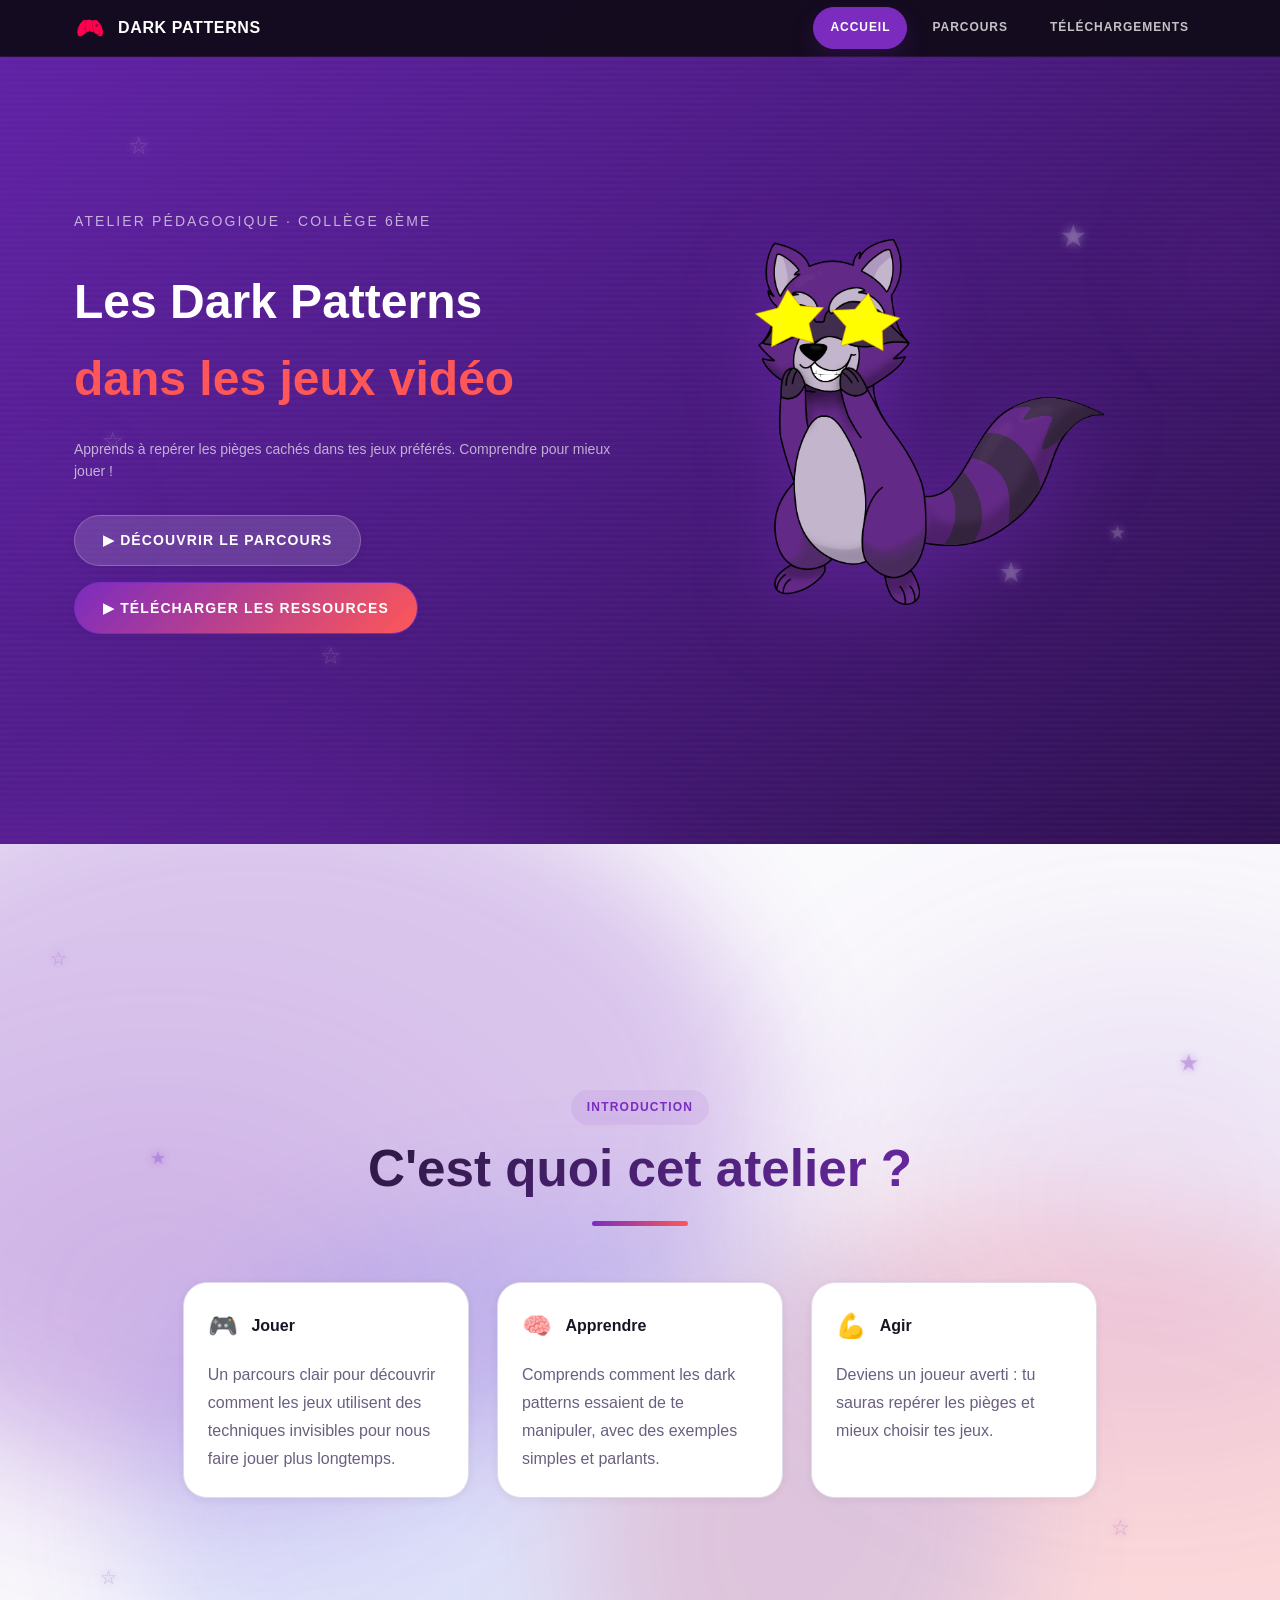
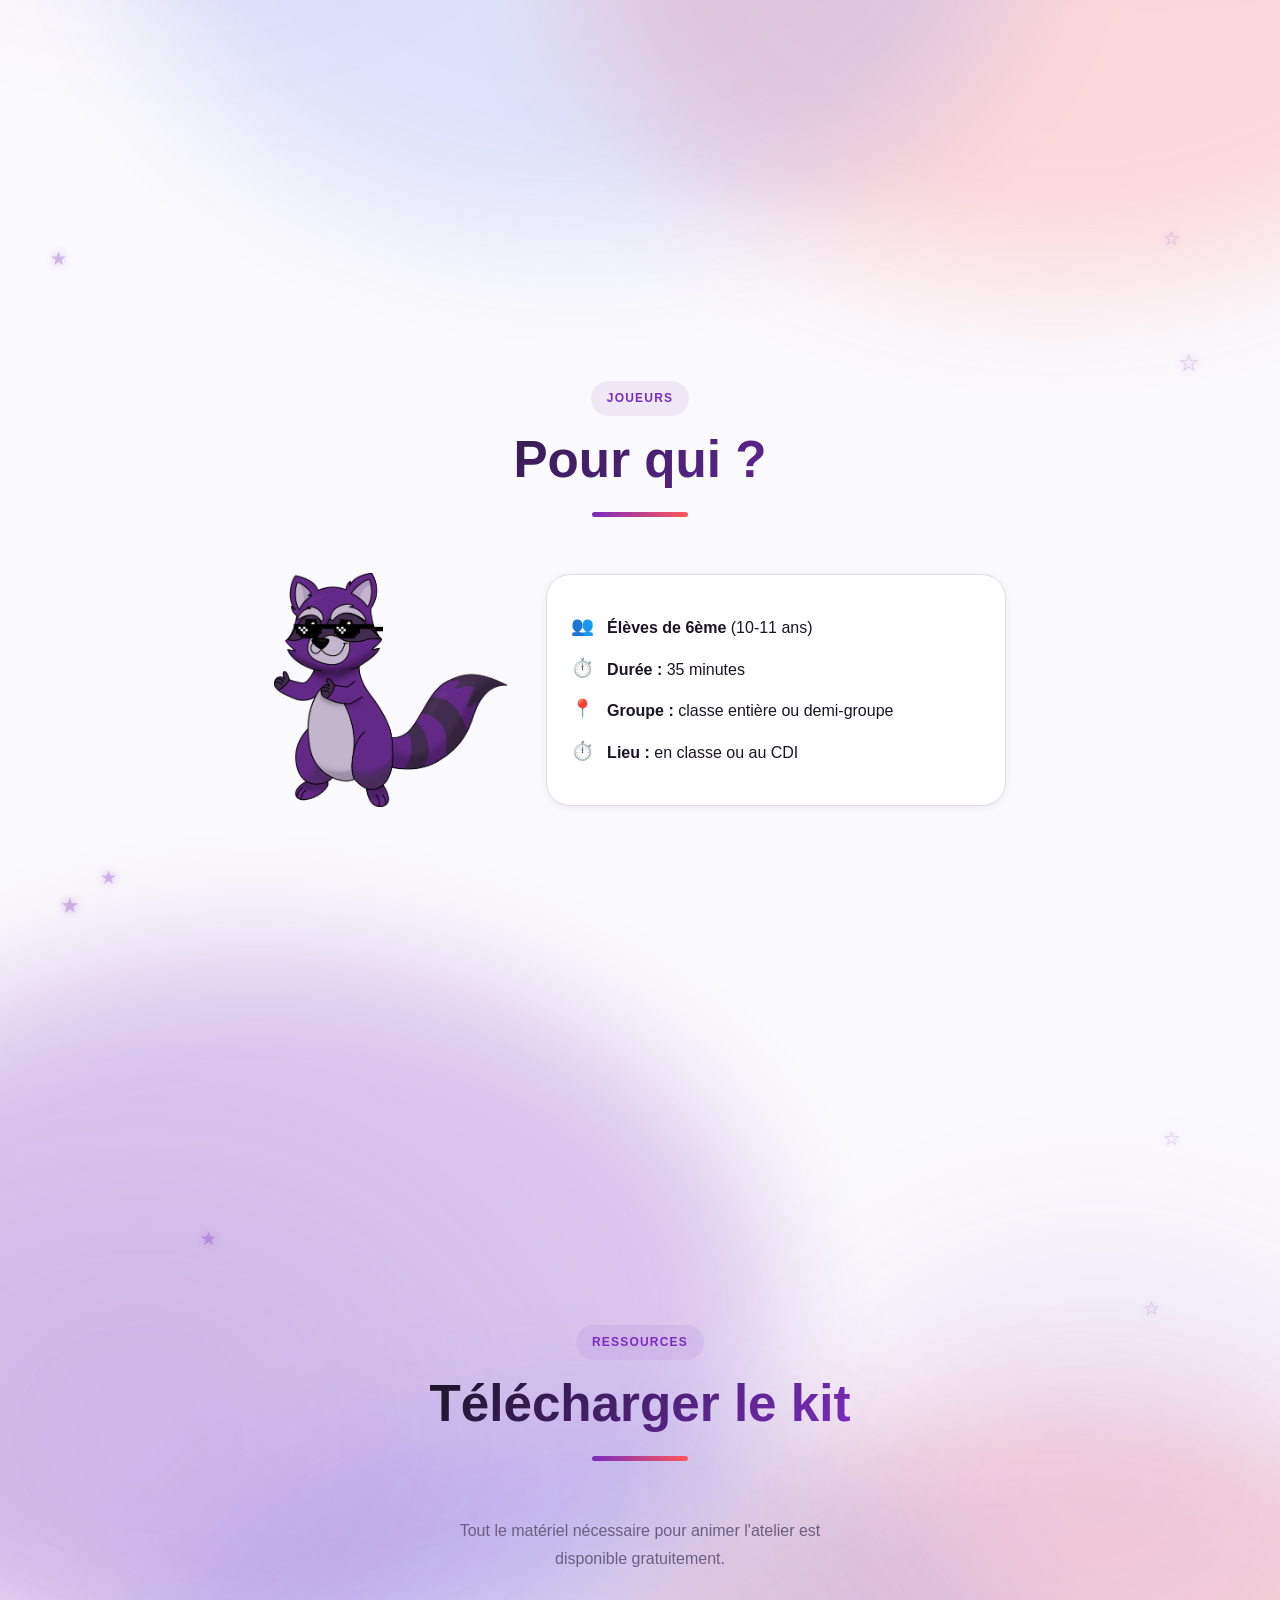
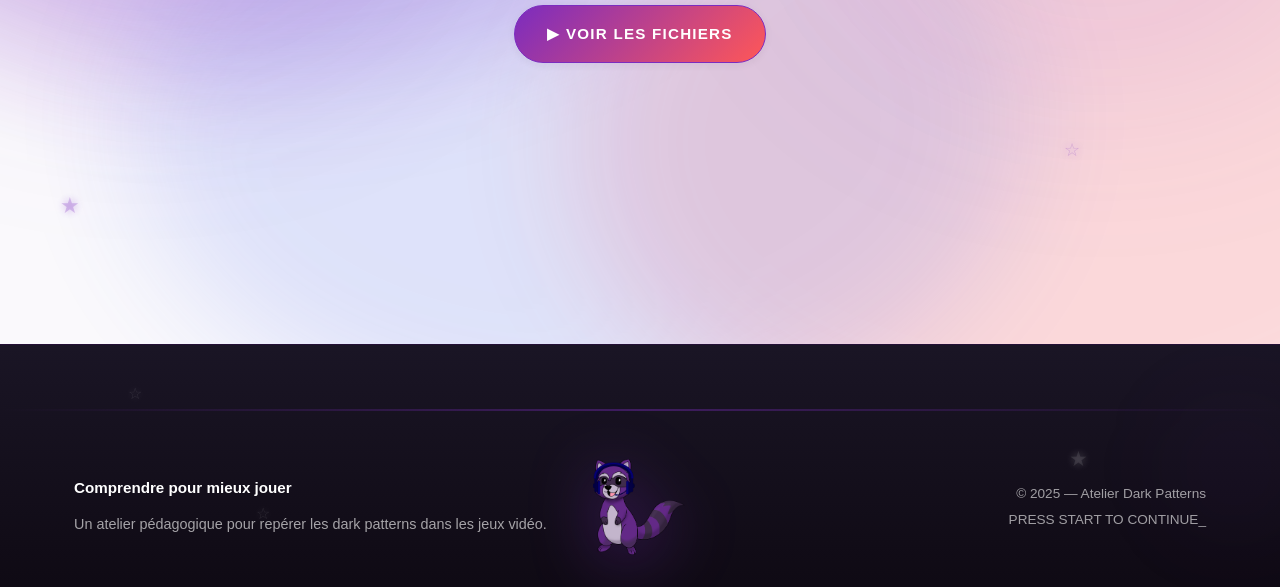
==== index.html @ 0ce69c27 "page home and css" ====
<!DOCTYPE html>
<html lang="fr">
<head>
    <meta charset="UTF-8">
    <meta name="viewport" content="width=device-width, initial-scale=1.0">
    <title>ERA - REgame Awake</title>
    <meta name="description" content="ERA - Atelier pédagogique sur les dark patterns et le jeu vidéo.">
    <link rel="stylesheet" href="style.css">
    <link rel="stylesheet" href="style-global.css">
    <link rel="icon" type="image/x-icon" href="img/logo/Logo_ERA.png">
    <script>
        document.addEventListener('DOMContentLoaded', function() {
            const burgerMenu = document.querySelector('.burger-menu');
            const navDesktop = document.querySelector('.nav-desktop');
            
            if (burgerMenu && navDesktop) {
                burgerMenu.addEventListener('click', function() {
                    navDesktop.classList.toggle('active');
                });
            }
        });
    </script>
</head>
<body>
    <header class="header">
        <div class="container header-inner">
            <a href="index.html" class="logo">
                <img src="img/logo/Logo_ERA.png" alt="Logo ERA">
                <span>Dark patterns</span>
            </a>
            <button class="burger-menu" aria-label="Menu">
                <span></span>
                <span></span>
                <span></span>
            </button>
            <nav class="nav-desktop">
                <a href="index.html" class="active">Accueil</a>
                <a href="parcours.html">Parcours</a>
                <a href="telechargement.html">Téléchargements</a>
            </nav>
        </div>
    </header>
    <main>
        <section class="hero">
            <div class="hero-decoration">
                <span class="deco-star deco-1">&#9734;</span>
                <span class="deco-star deco-2">&#9733;</span>
                <span class="deco-star deco-3">&#9734;</span>
                <span class="deco-star deco-4">&#9733;</span>
                <span class="deco-star deco-5">&#9734;</span>
                <span class="deco-star deco-6">&#9733;</span>
                <span class="deco-blur deco-7"></span>
                <span class="deco-blur deco-8"></span>
                <div class="desktop-only">
                    <span class="geo-shape geo-shape-1"></span>
                    <span class="geo-shape geo-shape-2"></span>
                    <span class="geo-shape geo-shape-3"></span>
                </div>
            </div>
            <div class="container hero-inner">
                <div class="hero-text">
                    <p class="hero-tag">Atelier pédagogique · Collège 6ème</p>
                    <h1>Les Dark Patterns<br><span class="pink">dans les jeux vidéo</span></h1>
                    <p class="animate-fade-in-up delay-200">Apprends à repérer les pièges cachés dans tes jeux préférés. Comprendre pour mieux jouer !</p>
                    <div class="hero-buttons">
                        <a href="parcours.html" class="btn btn-secondary">▶ Découvrir le parcours</a>
                        <a href="telechargement.html" class="btn btn-accent">▶ Télécharger les ressources</a>
                    </div>
                </div>
                <img src="img/mascotte/mascotte etoile.png" alt="Mascotte ERA" class="hero-mascot">
            </div>
        </section>

        <section class="section">
            <div class="section-bg">
                <span class="bg-star bg-star-1">&#9734;</span>
                <span class="bg-star bg-star-2">&#9733;</span>
                <span class="bg-star bg-star-3">&#9734;</span>
                <span class="bg-star bg-star-7">&#9733;</span>
                <span class="bg-star bg-star-8">&#9734;</span>
                <span class="bg-blur bg-blur-1"></span>
                <span class="bg-blur bg-blur-2"></span>
                <div class="desktop-only">
                    <span class="geo-shape geo-shape-1"></span>
                    <span class="geo-shape geo-shape-2"></span>
                    <span class="geo-shape geo-shape-3"></span>
                </div>
            </div>
            <div class="container">
                <div class="section-title">
                    <p class="tag animate-fade-in">Introduction</p>
                    <h2 class="animate-fade-in-up delay-100">C'est quoi cet atelier ?</h2>
                    <div class="divider animate-fade-in delay-200"></div>
                </div>
                <div class="grid">
                    <div class="card-gameboy">
                        <div class="card-top"><span class="card-header-icon">🎮</span><span class="card-title">Jouer</span></div>
                        <p class="card-desc">Un parcours clair pour découvrir comment les jeux utilisent des techniques invisibles pour nous faire jouer plus longtemps.</p>
                    </div>
                    <div class="card-gameboy">
                        <div class="card-top"><span class="card-header-icon">🧠</span><span class="card-title">Apprendre</span></div>
                        <p class="card-desc">Comprends comment les dark patterns essaient de te manipuler, avec des exemples simples et parlants.</p>
                    </div>
                    <div class="card-gameboy">
                        <div class="card-top"><span class="card-header-icon">💪</span><span class="card-title">Agir</span></div>
                        <p class="card-desc">Deviens un joueur averti : tu sauras repérer les pièges et mieux choisir tes jeux.</p>
                    </div>
                </div>
            </div>
        </section>

        <section class="section">
            <div class="section-bg">
                <span class="bg-star bg-star-1">&#9733;</span>
                <span class="bg-star bg-star-2">&#9734;</span>
                <span class="bg-star bg-star-3">&#9733;</span>
                <span class="bg-star bg-star-4">&#9734;</span>
                <span class="bg-star bg-star-5">&#9733;</span>
            </div>
            <div class="container">
                <div class="section-title">
                    <p class="tag animate-fade-in">Joueurs</p>
                    <h2 class="animate-fade-in-up delay-100">Pour qui ?</h2>
                    <div class="divider animate-fade-in delay-200"></div>
                </div>
                <div class="gap-row">
                    <img src="img/mascotte/mascotte lunette.png" alt="Mascotte ERA" width="240" height="240">
                    <div class="card card-body">
                        <ul class="info-list">
                            <li><span class="icon">👥</span><span><strong>Élèves de 6ème</strong> (10-11 ans)</span></li>
                            <li><span class="icon">⏱️</span><span><strong>Durée :</strong> 35 minutes</span></li>
                            <li><span class="icon">📍</span><span><strong>Groupe :</strong> classe entière ou demi-groupe</span></li>
                            <li><span class="icon">⏱️</span><span><strong>Lieu :</strong> en classe ou au CDI</span></li>
                        </ul>
                    </div>
                </div>
            </div>
        </section>

        <section class="section">
            <div class="section-bg">
                <span class="bg-star bg-star-4">&#9734;</span>
                <span class="bg-star bg-star-5">&#9733;</span>
                <span class="bg-star bg-star-6">&#9734;</span>
                <span class="bg-star bg-star-9">&#9733;</span>
                <span class="bg-star bg-star-10">&#9734;</span>
                <span class="bg-blur bg-blur-3"></span>
                <span class="bg-blur bg-blur-4"></span>
                <div class="desktop-only">
                    <span class="geo-shape geo-shape-1"></span>
                    <span class="geo-shape geo-shape-2"></span>
                    <span class="geo-shape geo-shape-3"></span>
                </div>
            </div>
            <div class="container text-center">
                <div class="section-title">
                    <p class="tag animate-fade-in">Ressources</p>
                    <h2 class="animate-fade-in-up delay-100">Télécharger le kit</h2>
                    <div class="divider animate-fade-in delay-200"></div>
                </div>
                <p class="card-desc animate-fade-in-up delay-300" style="max-width:420px; margin:0 auto 2rem;">Tout le matériel nécessaire pour animer l'atelier est disponible gratuitement.</p>
                <a href="telechargement.html" class="btn btn-accent btn-lg animate-fade-in-up delay-400">▶ Voir les fichiers</a>
            </div>
        </section>
    </main>

    <footer class="footer">
        <div class="footer-decoration">
            <span class="footer-star footer-star-1">&#9734;</span>
            <span class="footer-star footer-star-2">&#9733;</span>
            <span class="footer-star footer-star-3">&#9734;</span>
            <span class="footer-blur footer-blur-1"></span>
        </div>
        <div class="footer-divider"></div>
        <div class="container">
            <div class="footer-inner">
                <div>
                    <h4>Comprendre pour mieux jouer</h4>
                    <p class="desc">Un atelier pédagogique pour repérer les dark patterns dans les jeux vidéo.</p>
                </div>
                <div class="text-center">
                    <img src="img/mascotte/mascotte casque.png" alt="Mascotte ERA" class="footer-mascot">
                </div>
                <div class="footer-right">
                    <p class="copy">© 2025 — Atelier Dark Patterns</p>
                    <p class="copy" style="margin-top:0.25rem;">PRESS START TO CONTINUE<span class="blink-cursor">_</span></p>
                </div>
            </div>
        </div>
    </footer>
    
</body>
</html>
---- style.css ----
@import url('style-global.css');
@import url('css/variables.css');
@import url('css/reset.css');
@import url('css/animations.css');
@import url('css/sections.css');
@import url('css/buttons.css');
@import url('css/decorations.css');
@import url('css/responsive.css');
---- style-global.css ----
@import url('css/global-components.css');
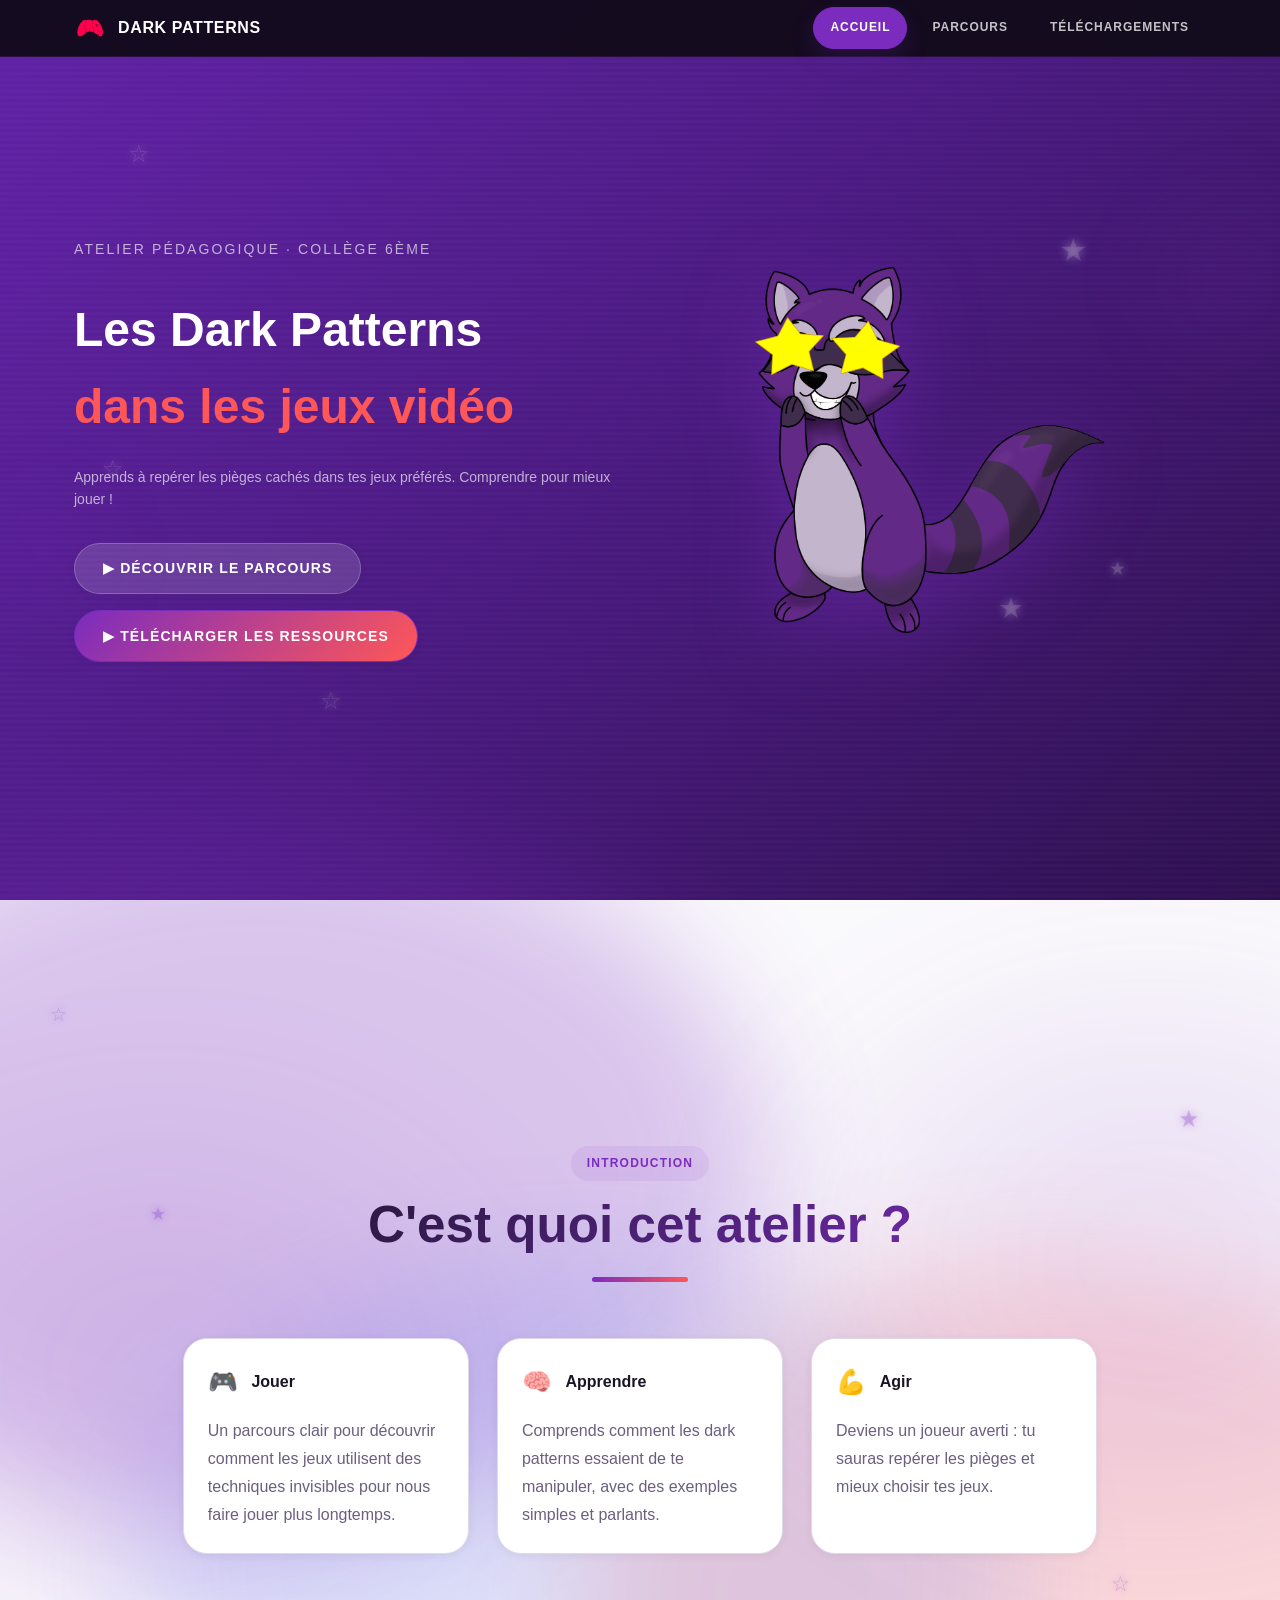
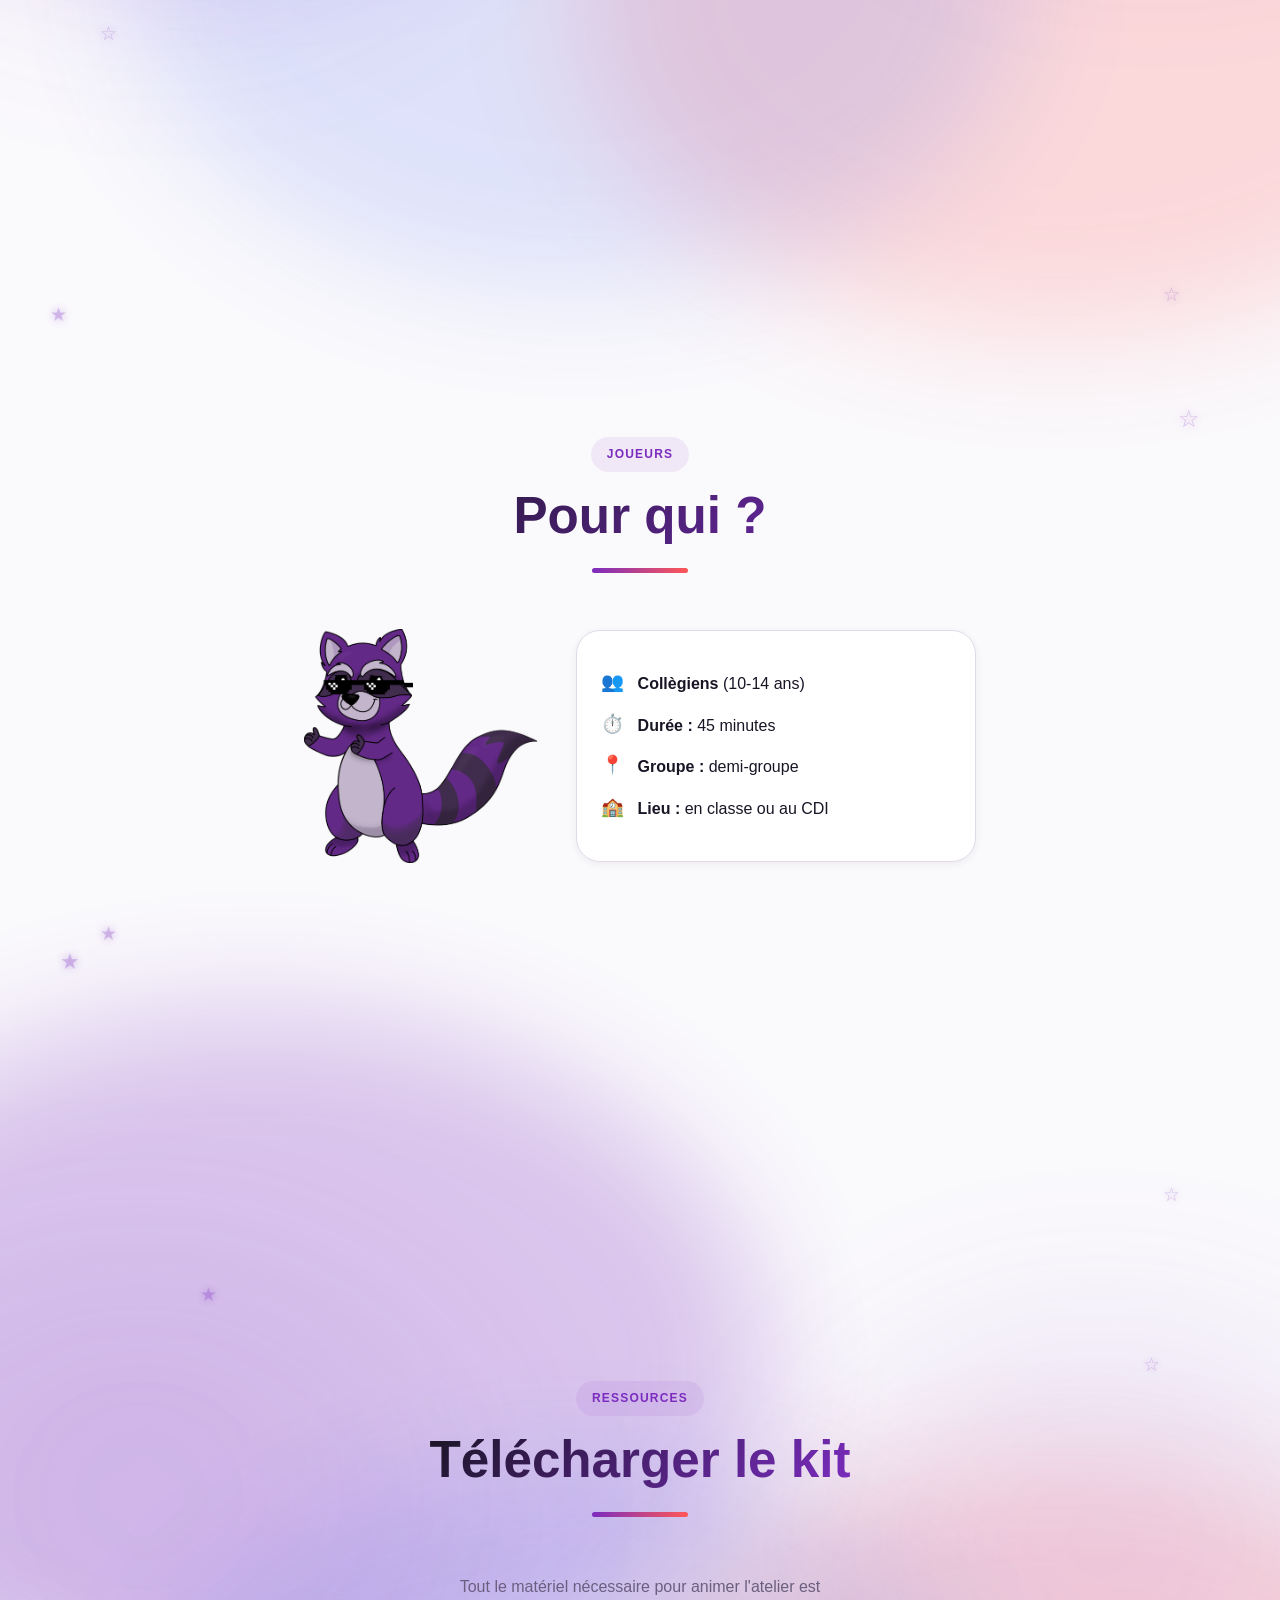
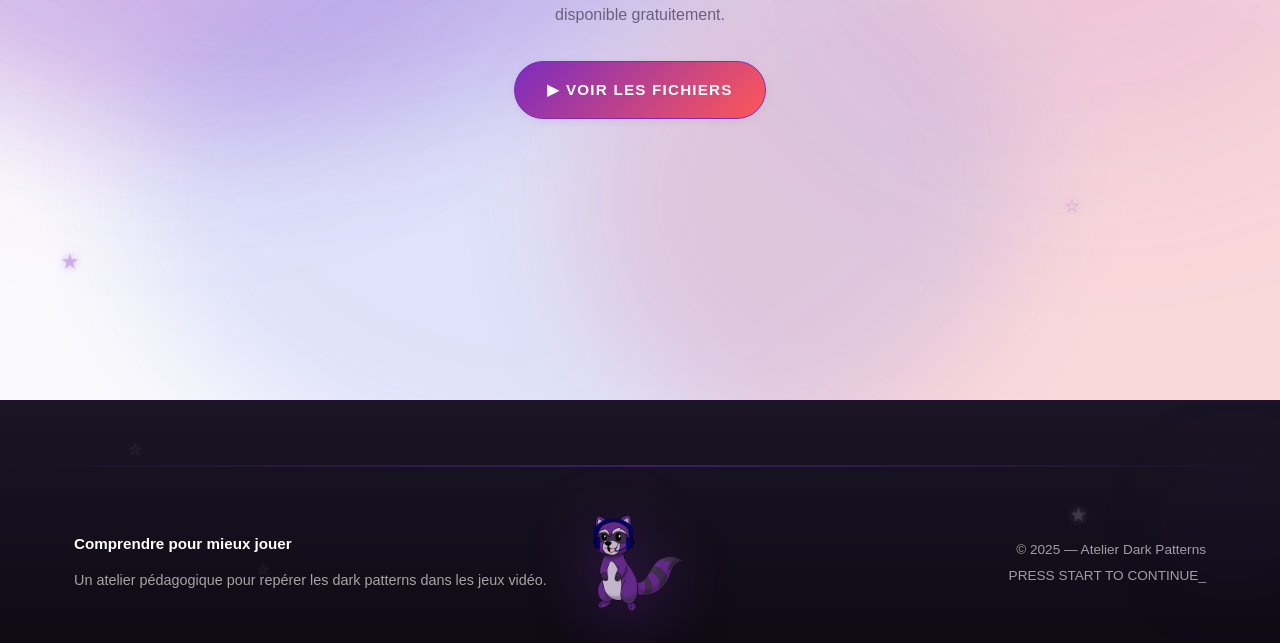
==== commit 99f2dd79: "footer and correct css" ====
--- a/index.html
+++ b/index.html
@@ -127,10 +127,10 @@
                     <img src="img/mascotte/mascotte lunette.png" alt="Mascotte ERA" width="240" height="240">
                     <div class="card card-body">
                         <ul class="info-list">
-                            <li><span class="icon">👥</span><span><strong>Élèves de 6ème</strong> (10-11 ans)</span></li>
-                            <li><span class="icon">⏱️</span><span><strong>Durée :</strong> 35 minutes</span></li>
-                            <li><span class="icon">📍</span><span><strong>Groupe :</strong> classe entière ou demi-groupe</span></li>
-                            <li><span class="icon">⏱️</span><span><strong>Lieu :</strong> en classe ou au CDI</span></li>
+                            <li><span class="icon">👥</span><span><strong>Collègiens</strong> (10-14 ans)</span></li>
+                            <li><span class="icon">⏱️</span><span><strong>Durée :</strong> 45 minutes</span></li>
+                            <li><span class="icon">📍</span><span><strong>Groupe :</strong> demi-groupe</span></li>
+                            <li><span class="icon">🏫</span><span><strong>Lieu :</strong> en classe ou au CDI</span></li>
                         </ul>
                     </div>
                 </div>
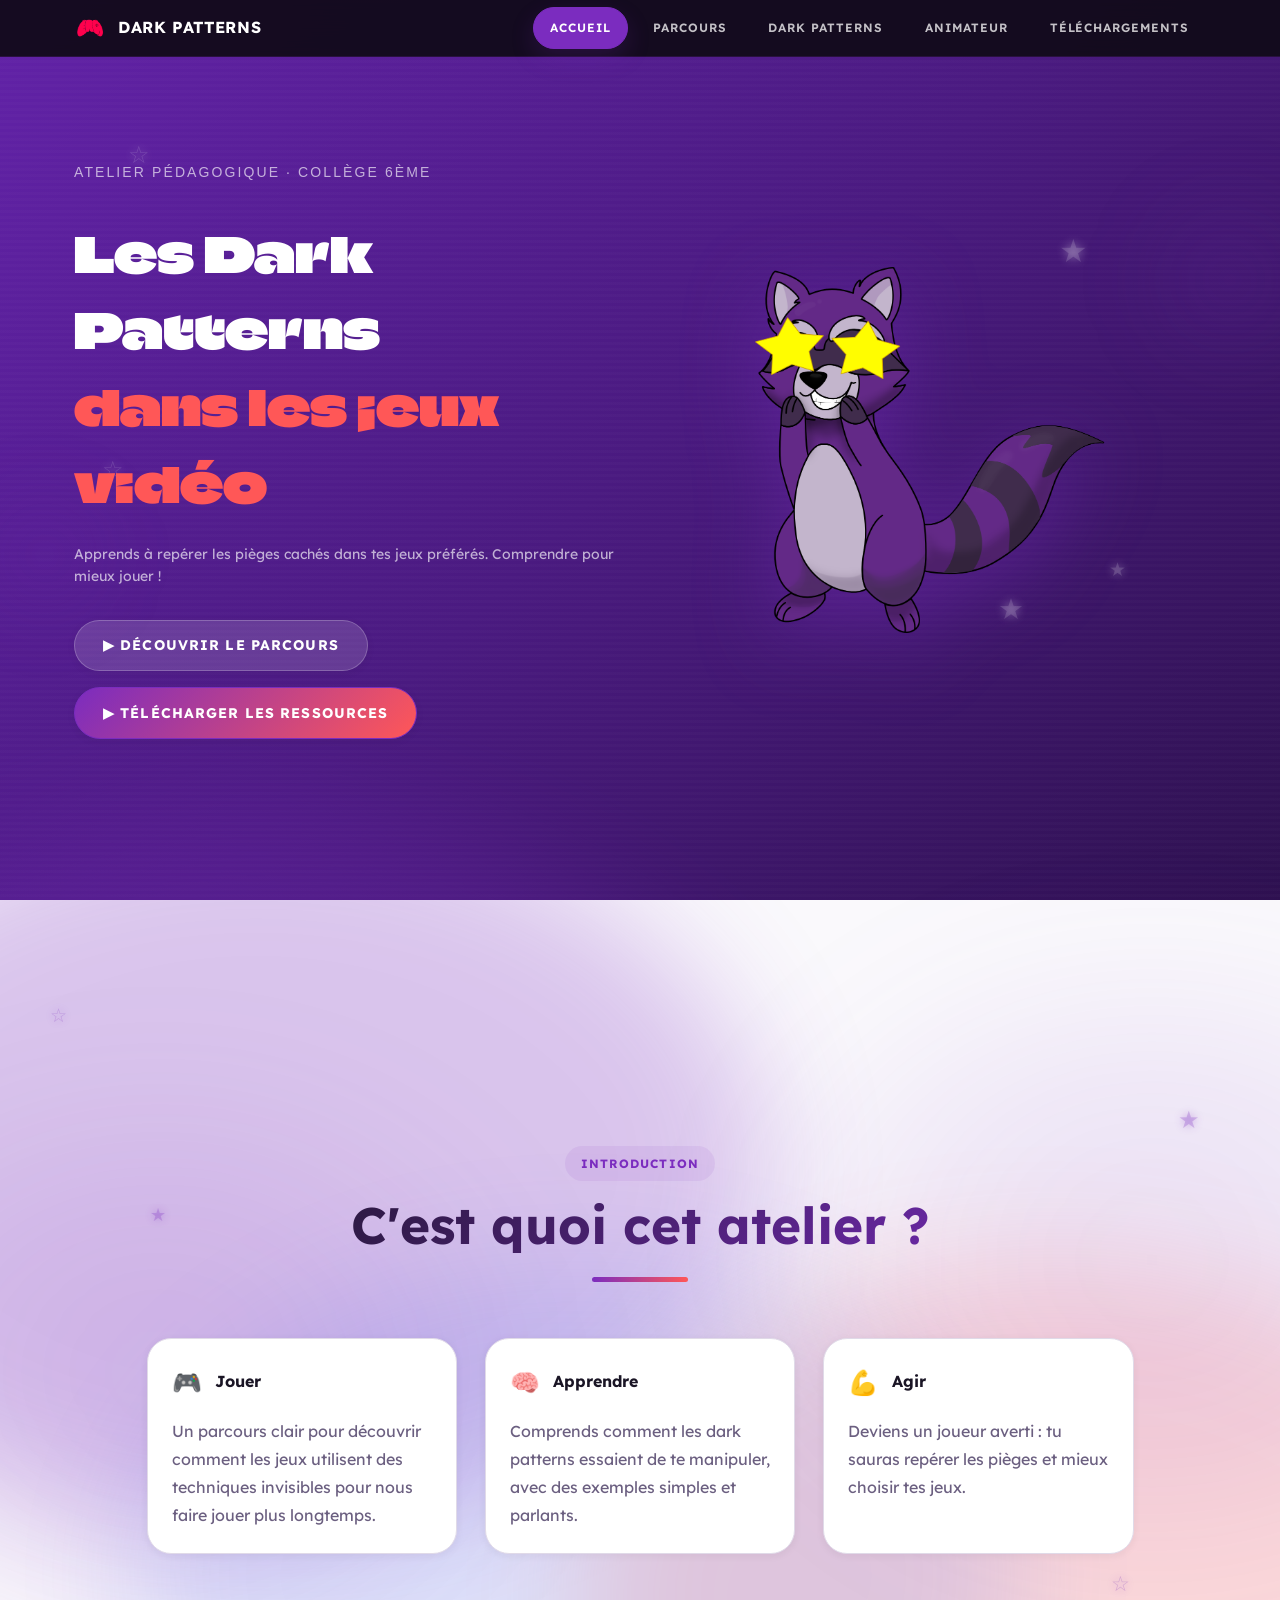
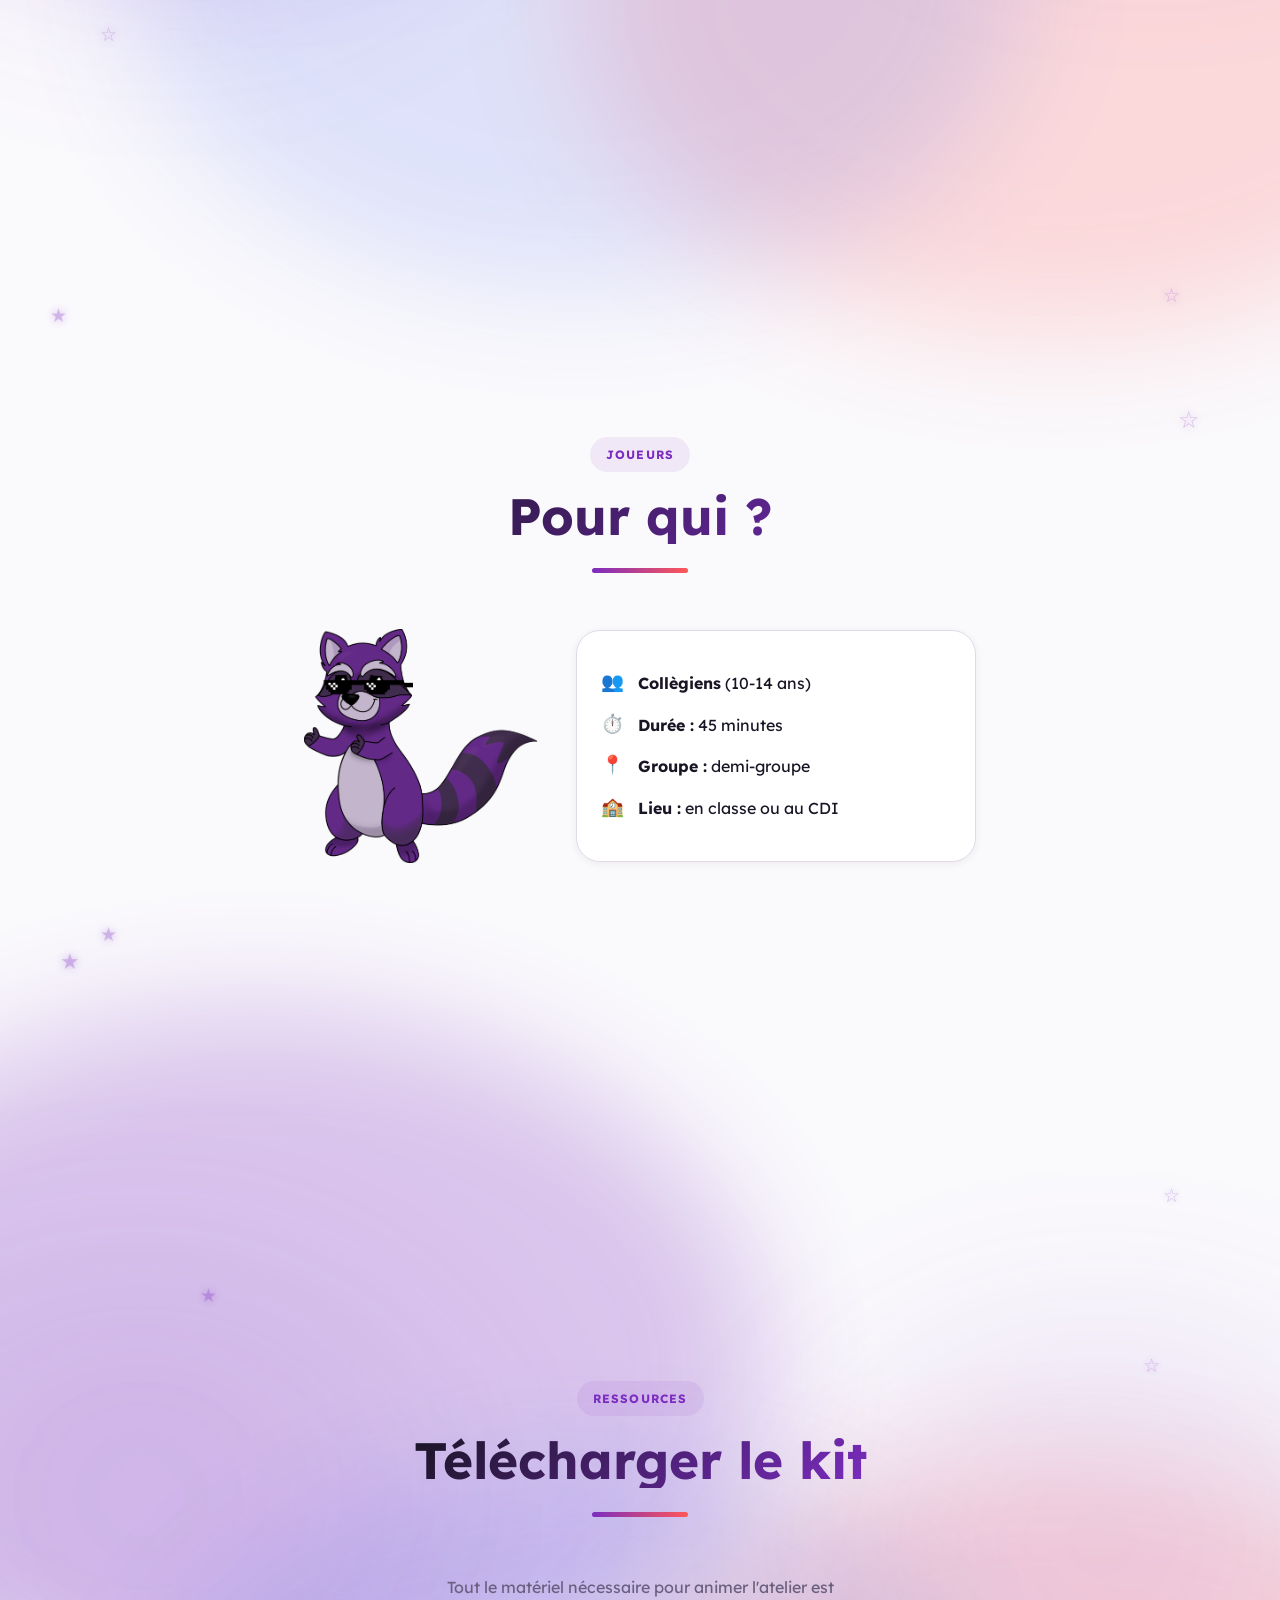
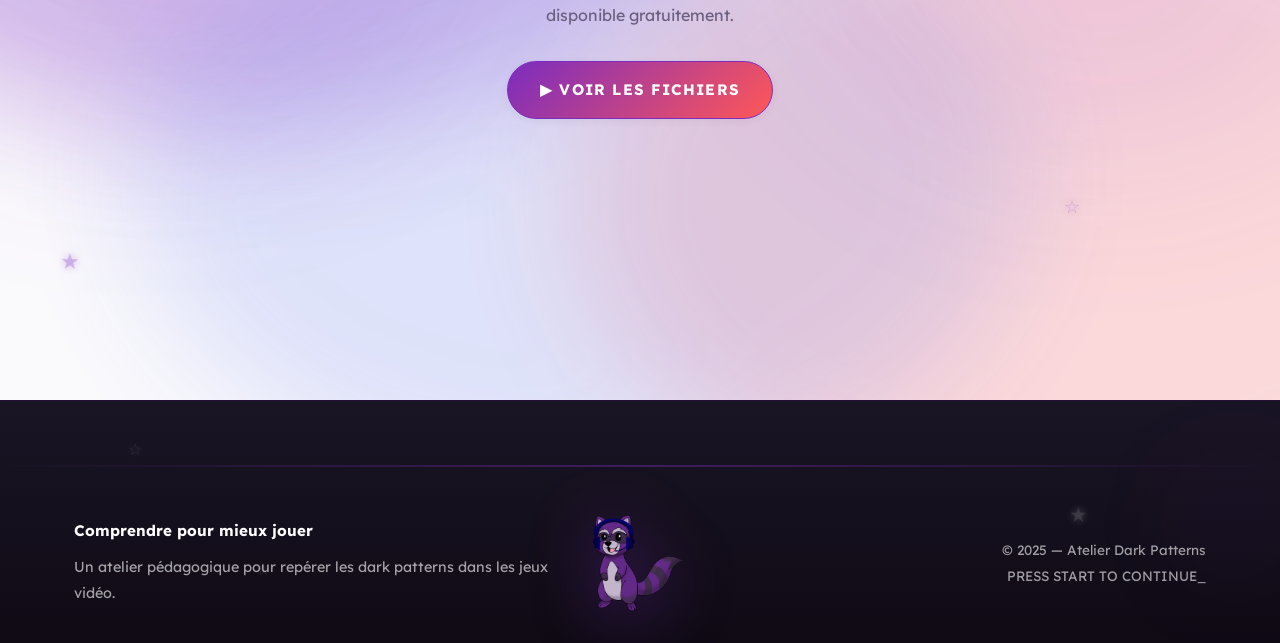
==== commit 7e5f17a4: "page dark patern" ====
--- a/index.html
+++ b/index.html
@@ -5,6 +5,9 @@
     <meta name="viewport" content="width=device-width, initial-scale=1.0">
     <title>ERA - REgame Awake</title>
     <meta name="description" content="ERA - Atelier pédagogique sur les dark patterns et le jeu vidéo.">
+    <link rel="preconnect" href="https://fonts.googleapis.com">
+    <link rel="preconnect" href="https://fonts.gstatic.com" crossorigin>
+    <link href="https://fonts.googleapis.com/css2?family=Climate+Crisis&family=Lexend:wght@300;400;500;600;700&display=swap" rel="stylesheet">
     <link rel="stylesheet" href="style.css">
     <link rel="stylesheet" href="style-global.css">
     <link rel="icon" type="image/x-icon" href="img/logo/Logo_ERA.png">
@@ -36,6 +39,8 @@
             <nav class="nav-desktop">
                 <a href="index.html" class="active">Accueil</a>
                 <a href="parcours.html">Parcours</a>
+                <a href="dark-pattern.html">Dark Patterns</a>
+                <a href="animateur.html">Animateur</a>
                 <a href="telechargement.html">Téléchargements</a>
             </nav>
         </div>
--- a/style.css
+++ b/style.css
@@ -5,4 +5,6 @@
 @import url('css/sections.css');
 @import url('css/buttons.css');
 @import url('css/decorations.css');
+@import url('css/telechargement.css');
+@import url('css/dark-pattern.css');
 @import url('css/responsive.css');
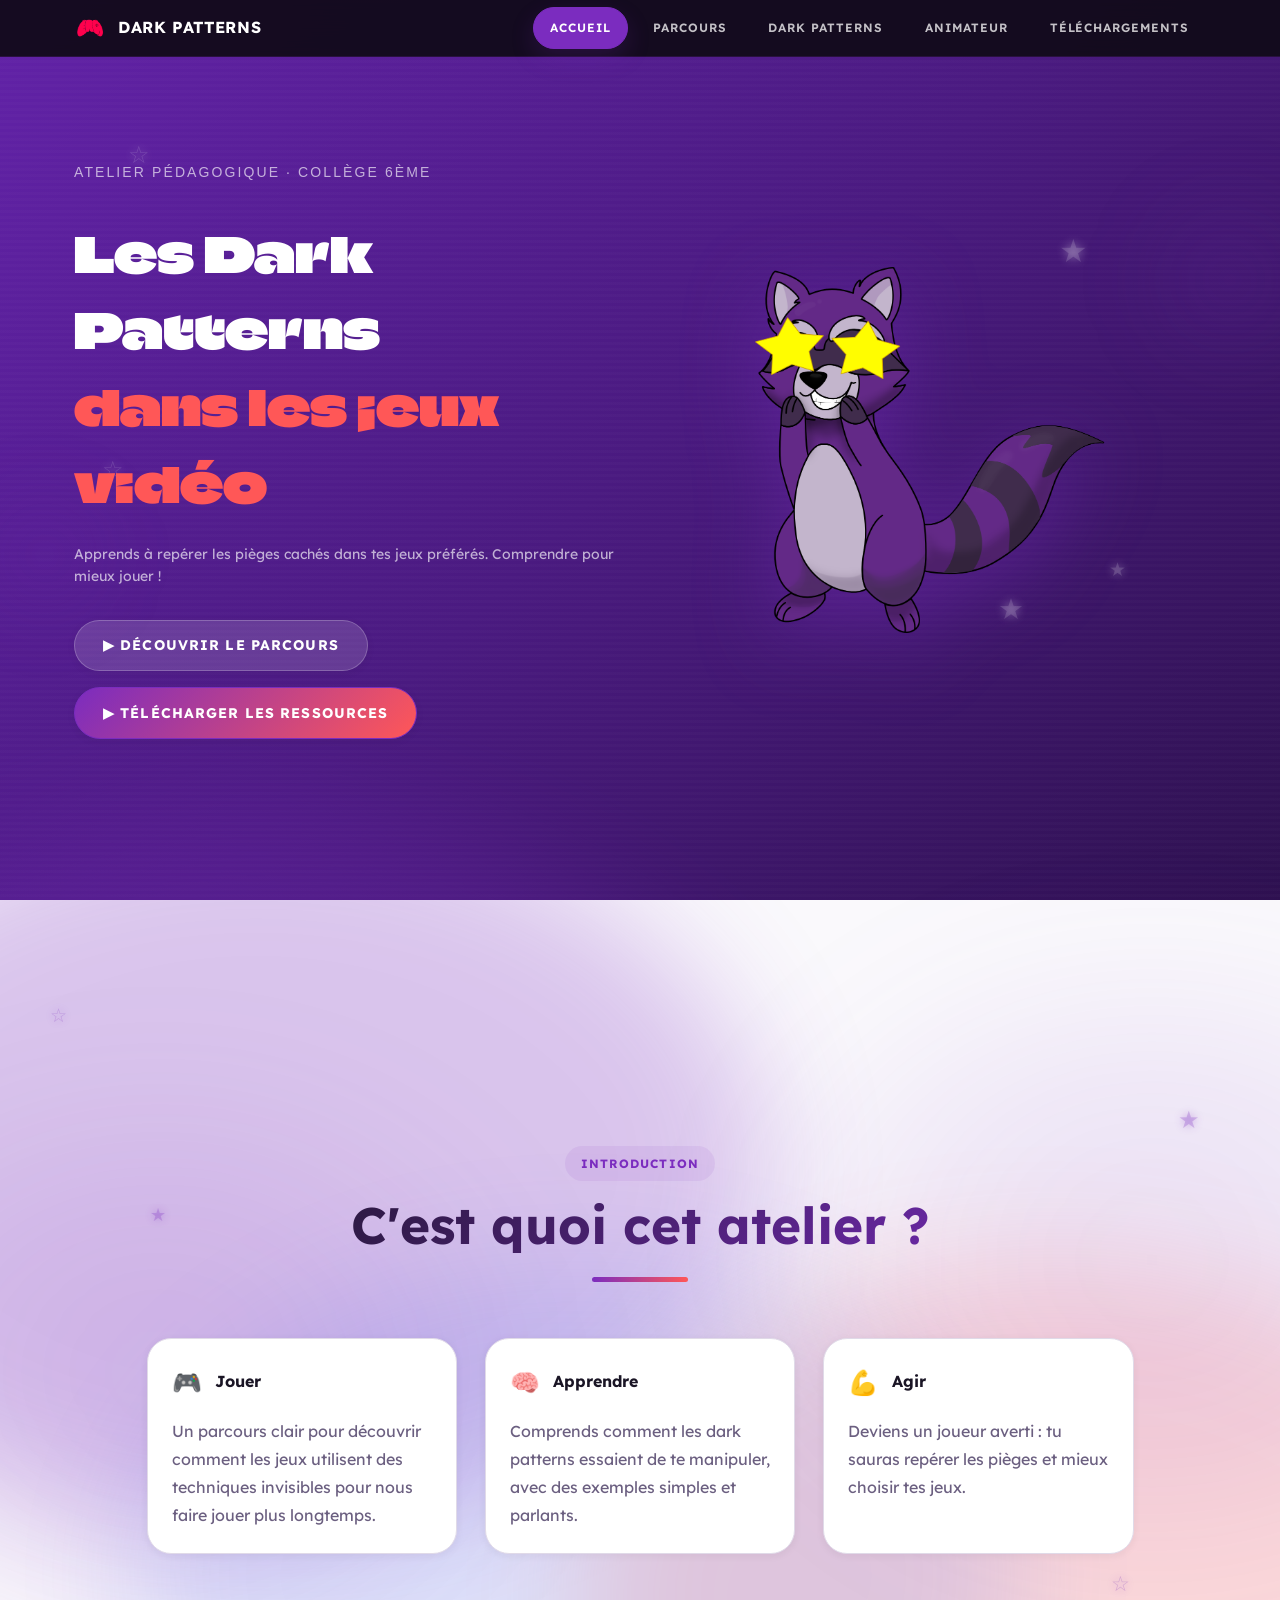
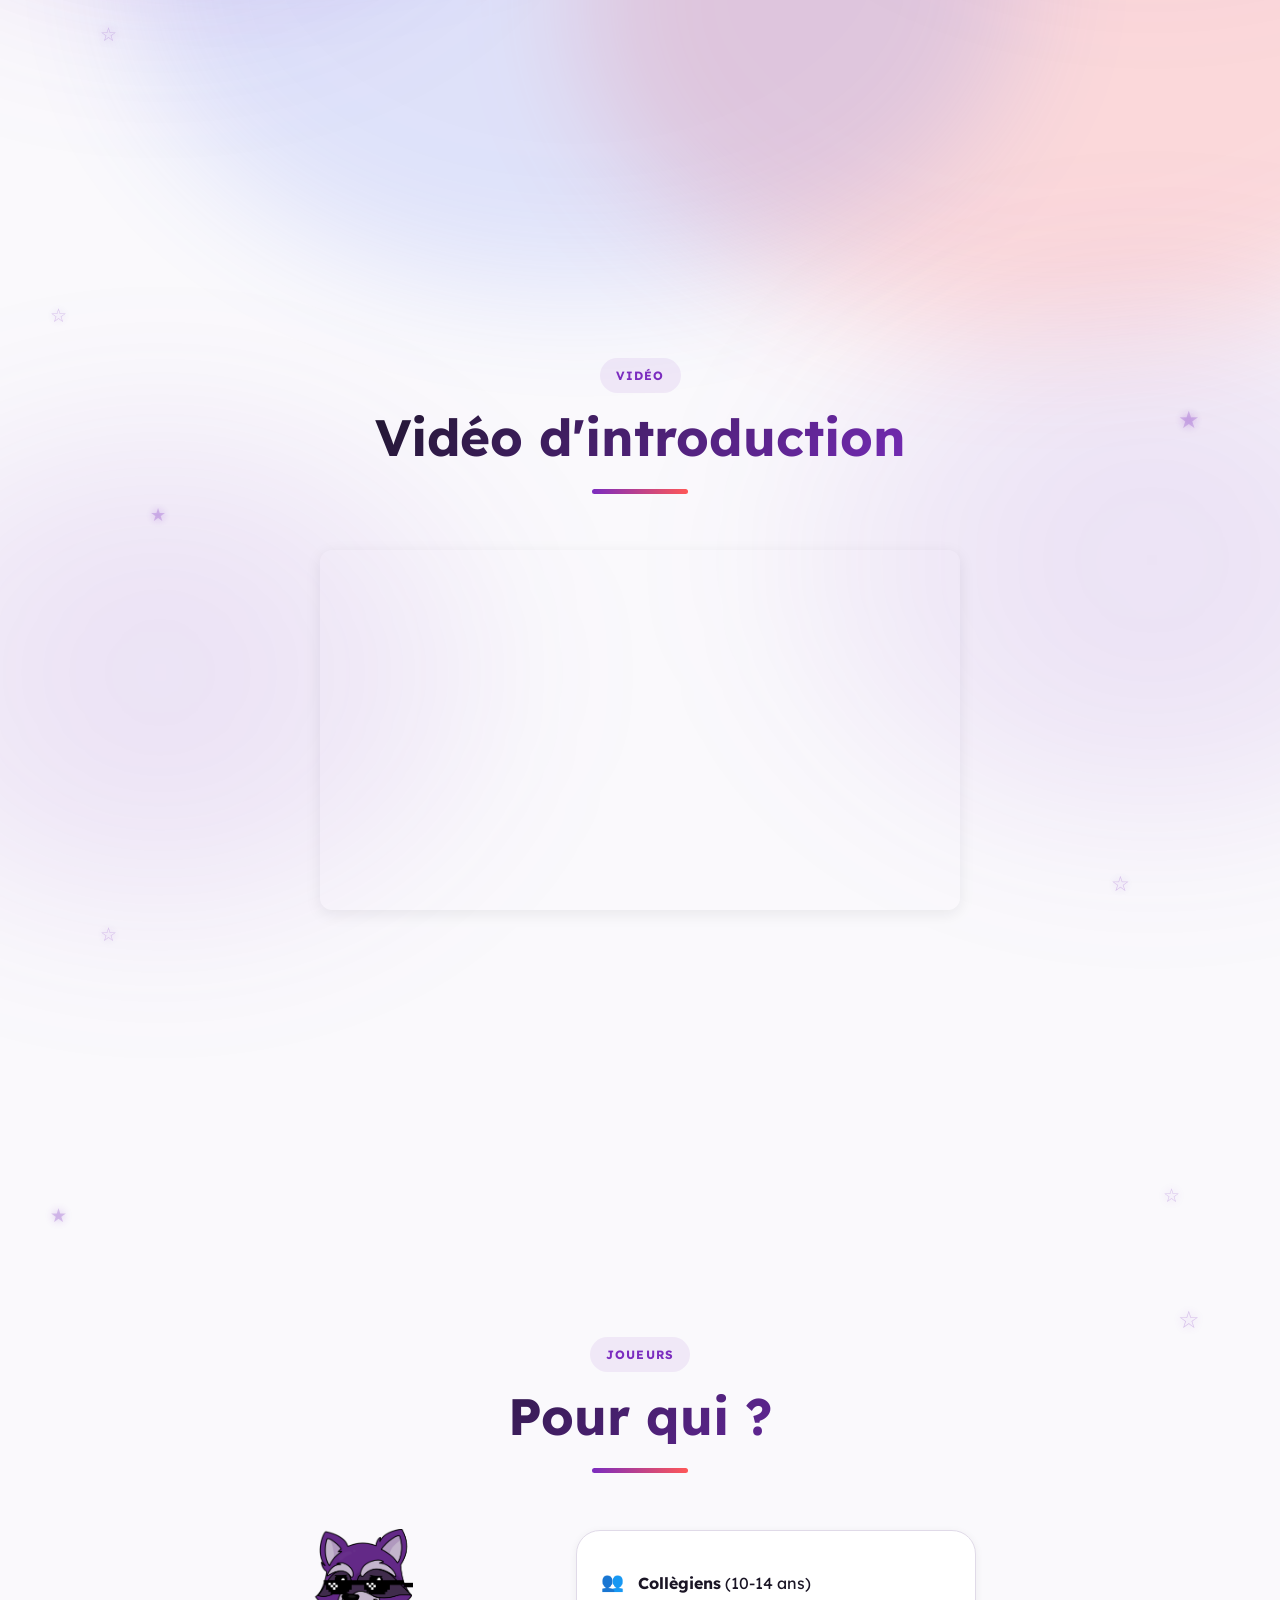
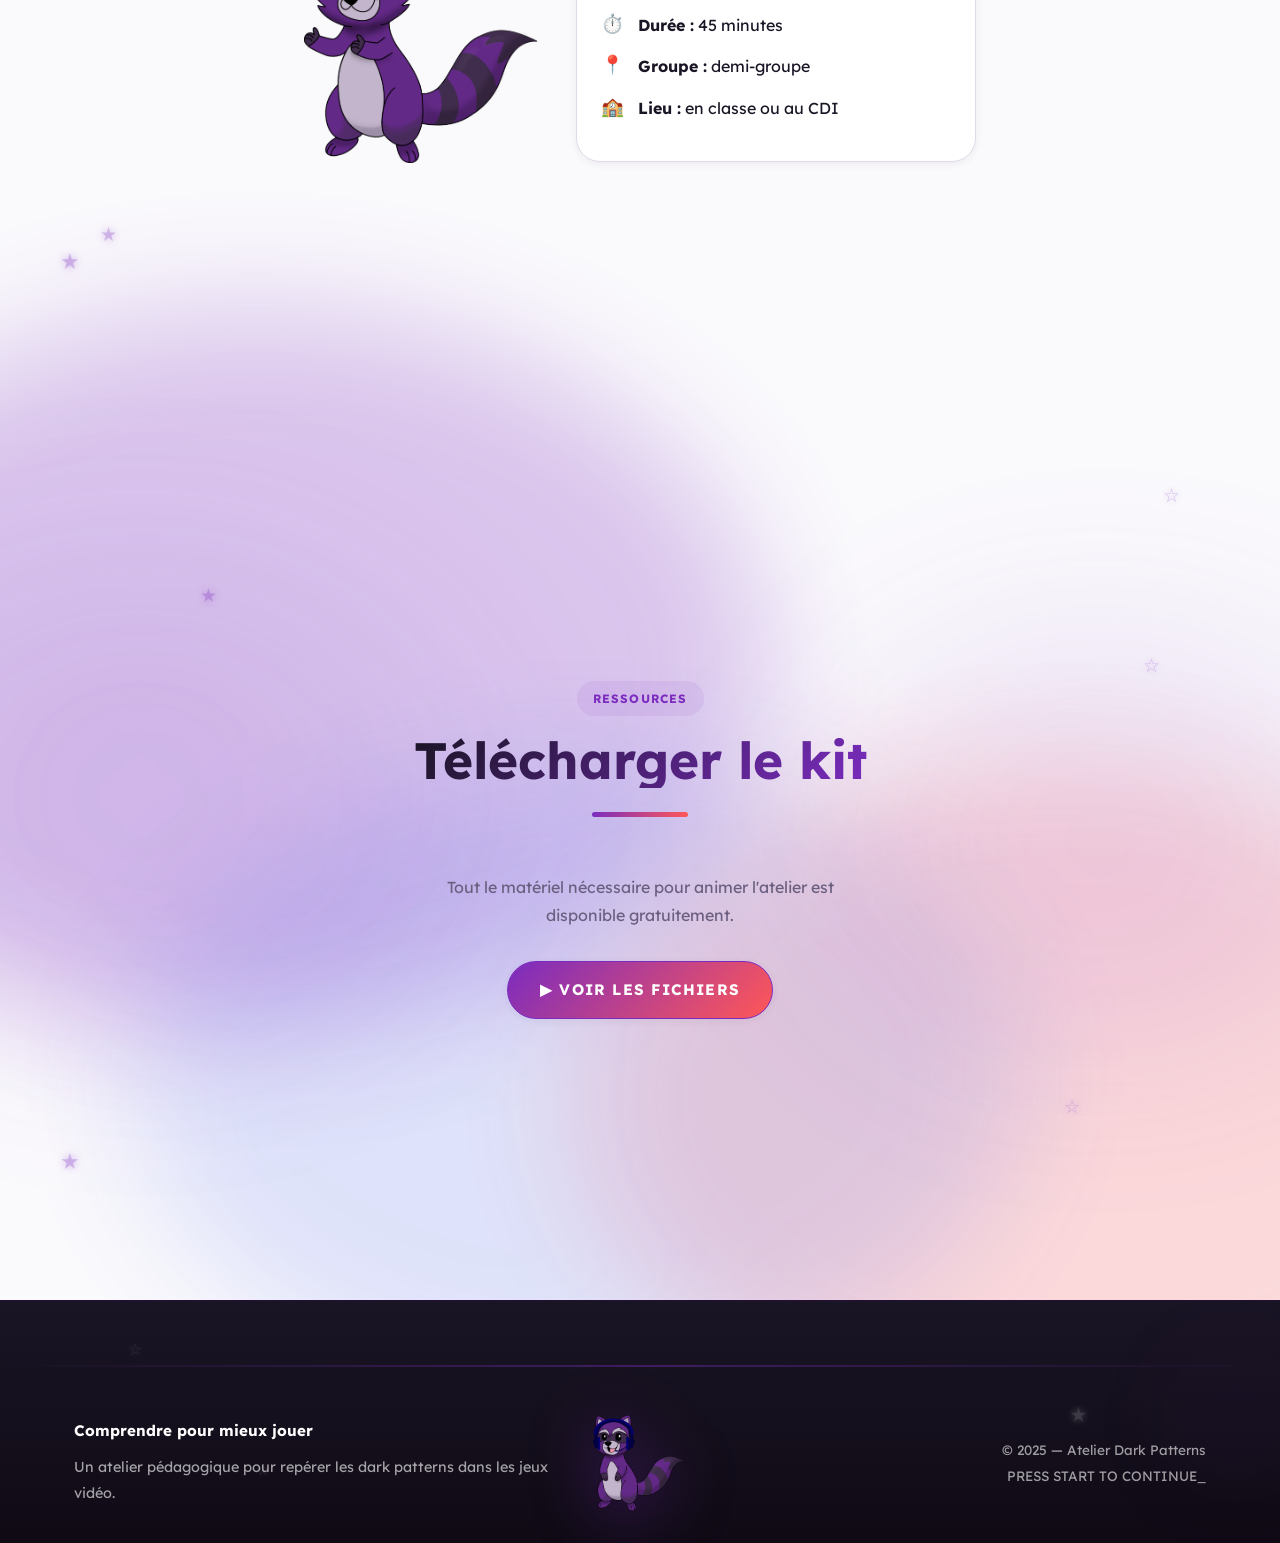
==== commit 0c4a9532: "add video and correct wording" ====
--- a/index.html
+++ b/index.html
@@ -116,6 +116,28 @@
 
         <section class="section">
             <div class="section-bg">
+                <span class="bg-star bg-star-1">&#9734;</span>
+                <span class="bg-star bg-star-2">&#9733;</span>
+                <span class="bg-star bg-star-3">&#9734;</span>
+                <span class="bg-star bg-star-7">&#9733;</span>
+                <span class="bg-star bg-star-8">&#9734;</span>
+                <span class="bg-blur bg-blur-1"></span>
+                <span class="bg-blur bg-blur-2"></span>
+            </div>
+            <div class="container">
+                <div class="section-title">
+                    <p class="tag animate-fade-in">Vidéo</p>
+                    <h2 class="animate-fade-in-up delay-100">Vidéo d'introduction</h2>
+                    <div class="divider animate-fade-in delay-200"></div>
+                </div>
+                <div class="video-container">
+                    <iframe src="https://drive.google.com/file/d/1-gxHnI-rXdV0yXa_CFQSKsBzdmc6WzoG/preview" width="640" height="360" allow="autoplay" style="border:0; border-radius: var(--radius); box-shadow: var(--shadow-md);"></iframe>
+                </div>
+            </div>
+        </section>
+
+        <section class="section">
+            <div class="section-bg">
                 <span class="bg-star bg-star-1">&#9733;</span>
                 <span class="bg-star bg-star-2">&#9734;</span>
                 <span class="bg-star bg-star-3">&#9733;</span>
--- a/style.css
+++ b/style.css
@@ -7,4 +7,5 @@
 @import url('css/decorations.css');
 @import url('css/telechargement.css');
 @import url('css/dark-pattern.css');
+@import url('css/guides.css');
 @import url('css/responsive.css');
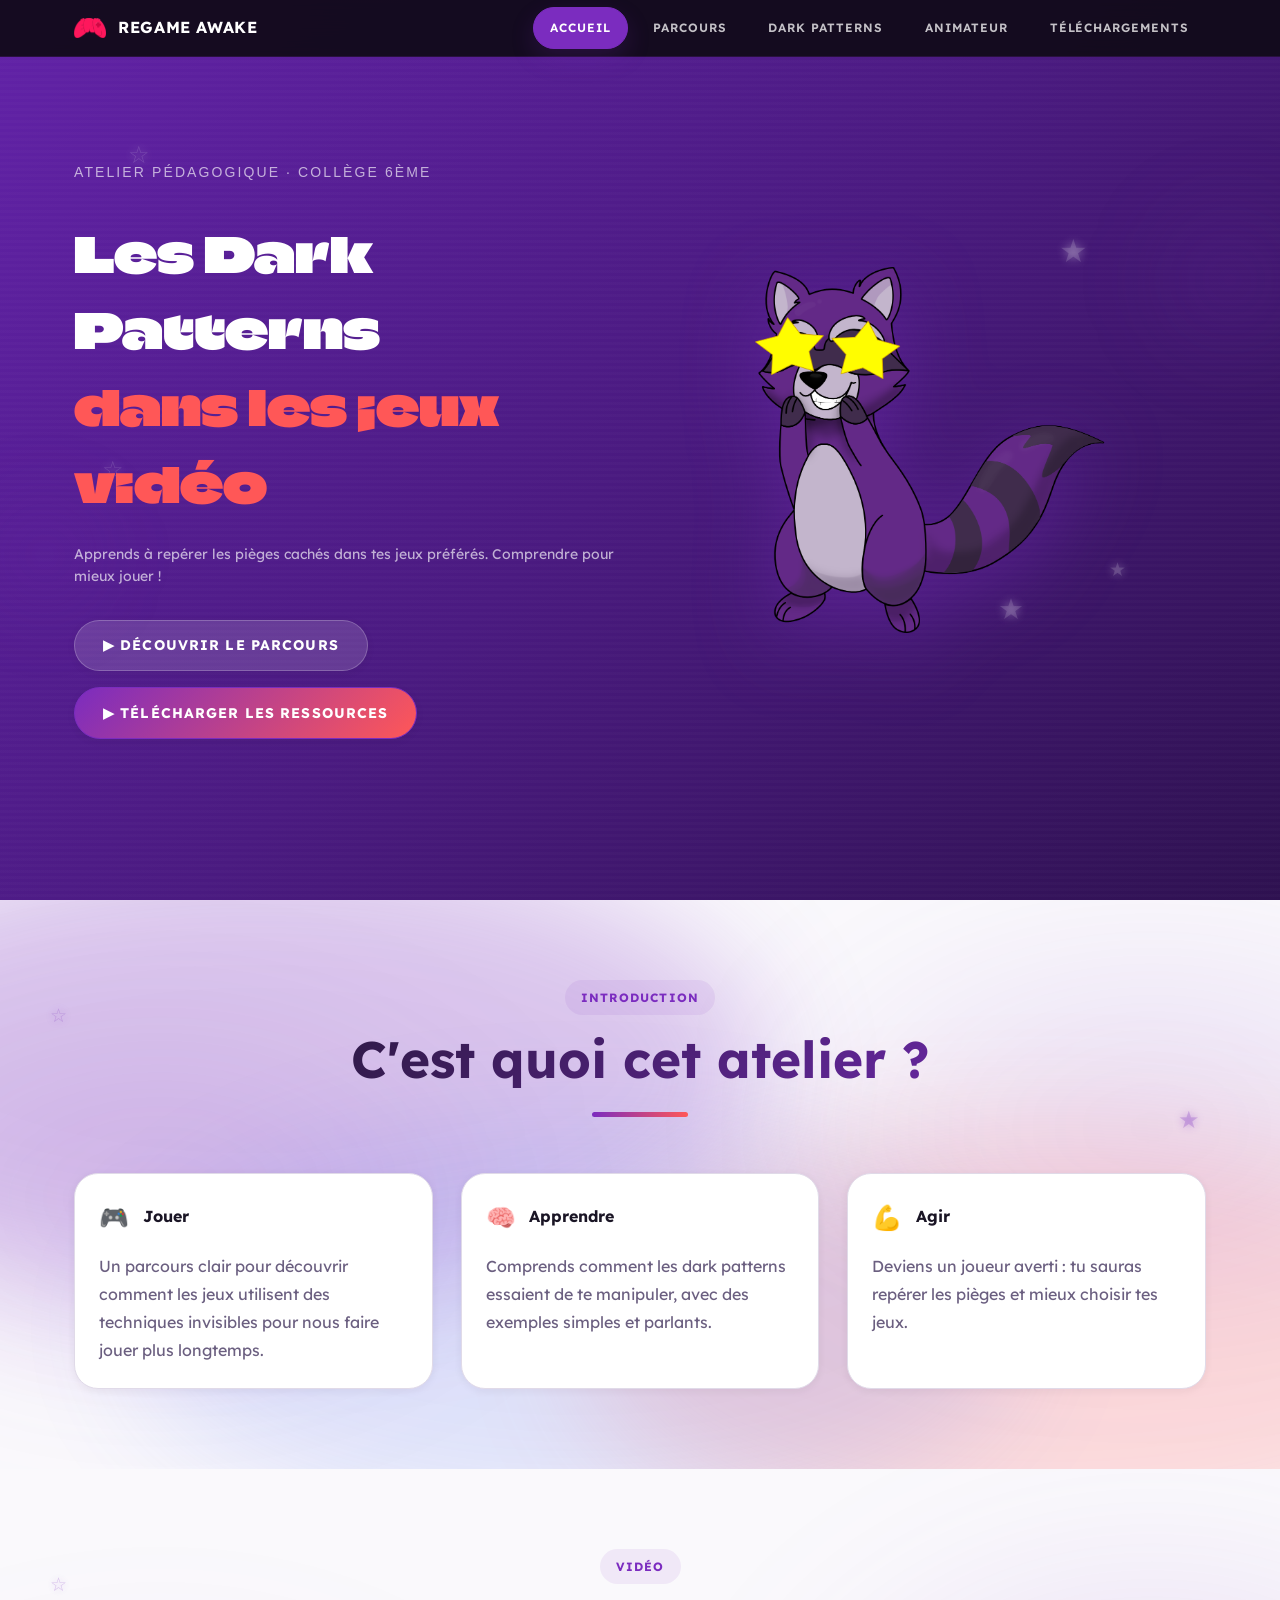
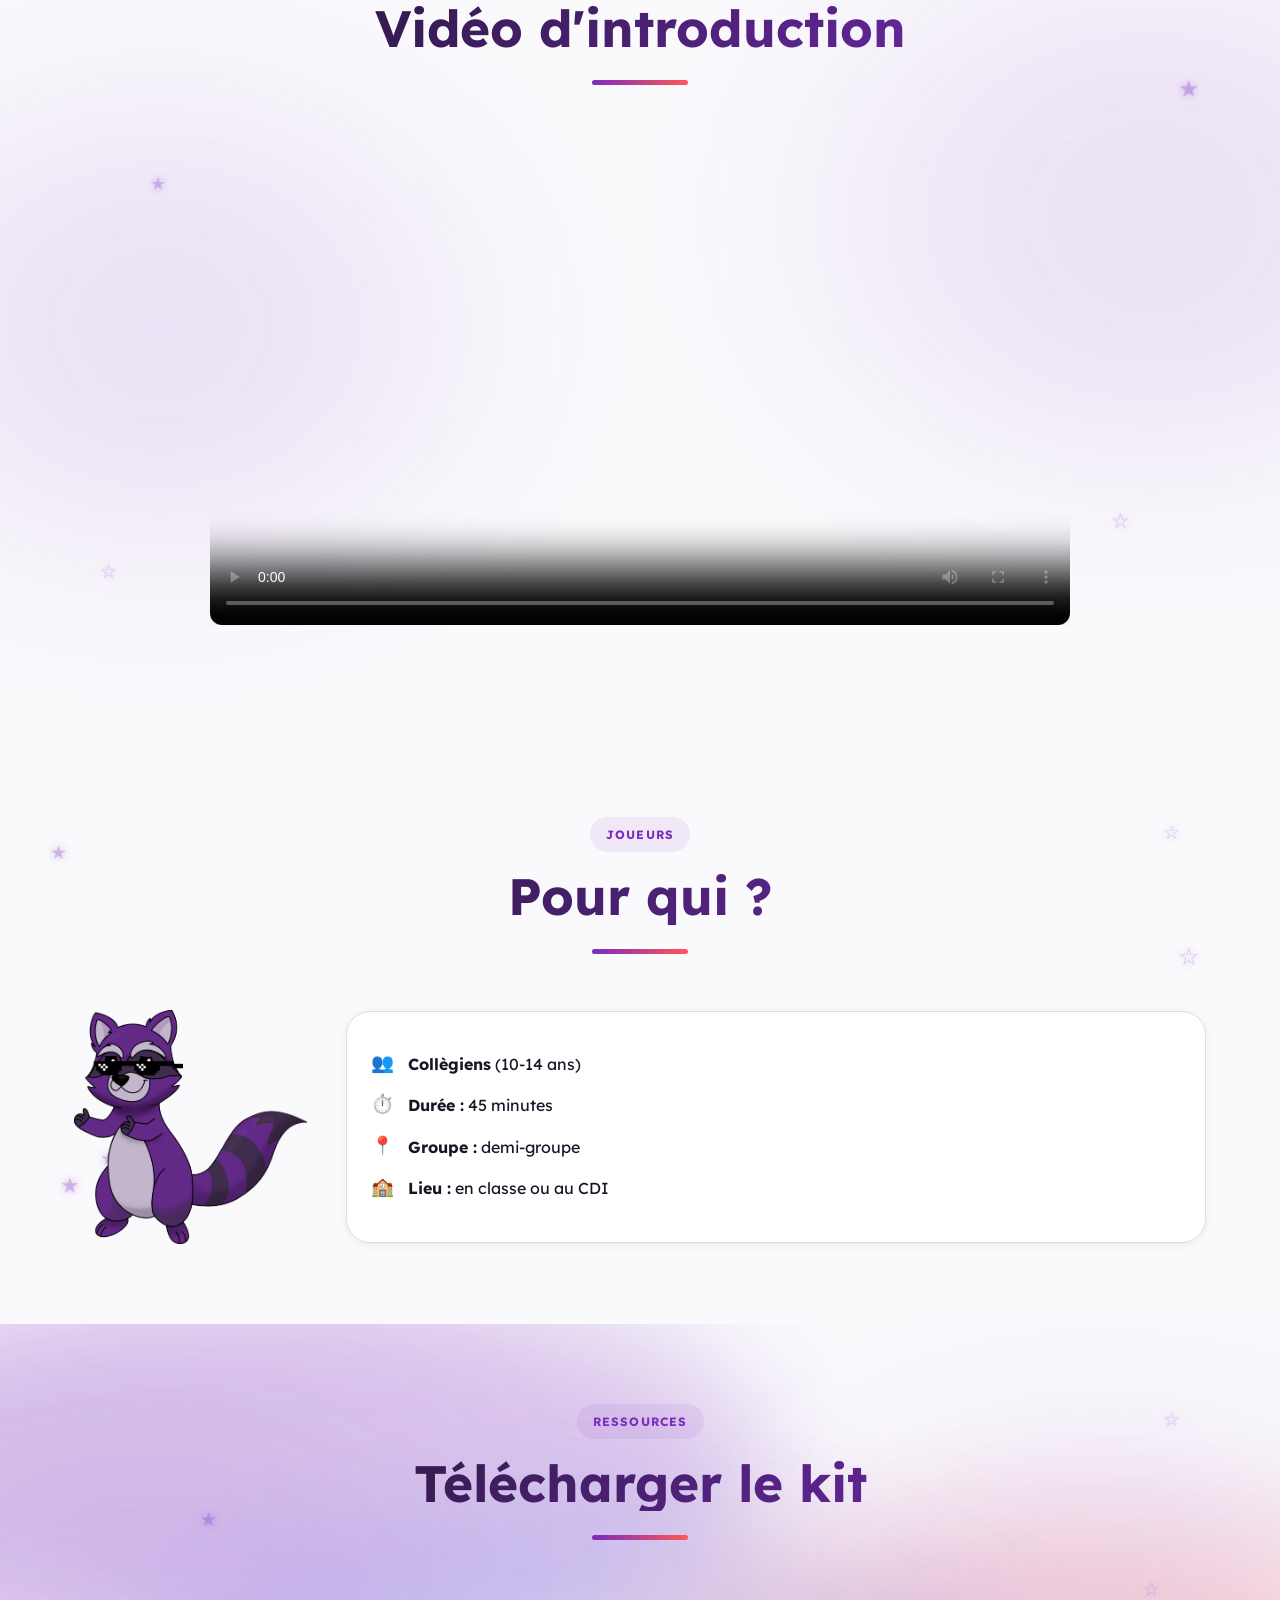
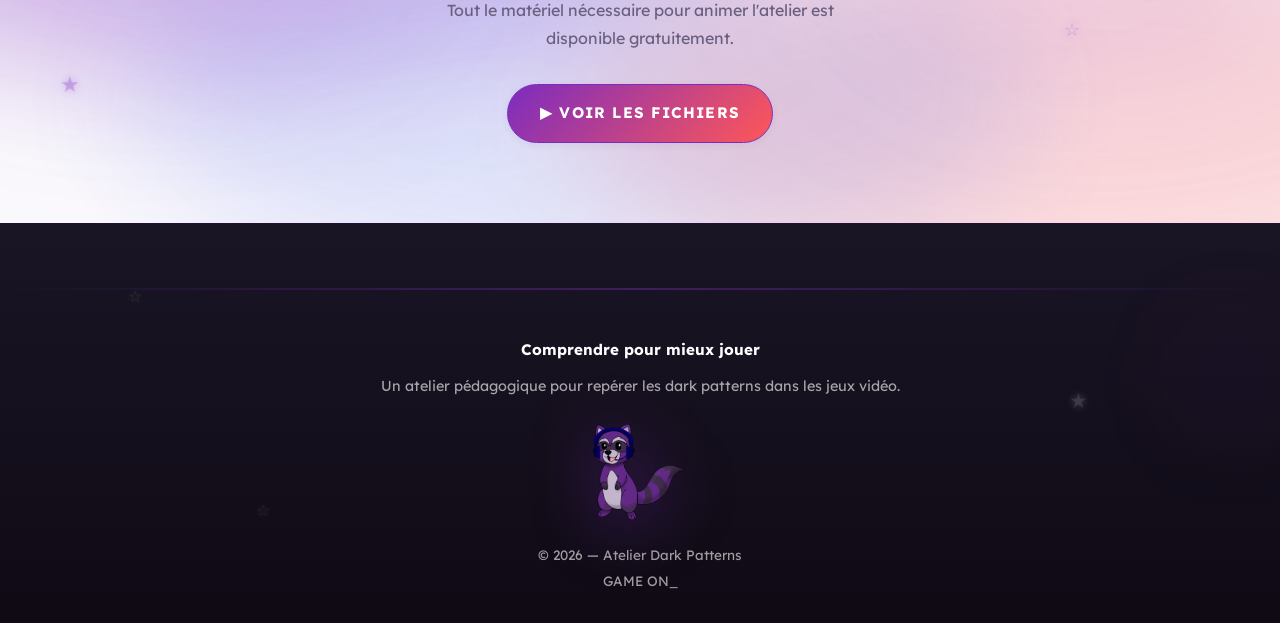
==== commit f132752c: "add responsible, change video and logo, correct css" ====
--- a/index.html
+++ b/index.html
@@ -29,7 +29,7 @@
         <div class="container header-inner">
             <a href="index.html" class="logo">
                 <img src="img/logo/Logo_ERA.png" alt="Logo ERA">
-                <span>Dark patterns</span>
+                <span>REgame Awake</span>
             </a>
             <button class="burger-menu" aria-label="Menu">
                 <span></span>
@@ -131,7 +131,10 @@
                     <div class="divider animate-fade-in delay-200"></div>
                 </div>
                 <div class="video-container">
-                    <iframe src="https://drive.google.com/file/d/1-gxHnI-rXdV0yXa_CFQSKsBzdmc6WzoG/preview" width="640" height="360" allow="autoplay" style="border:0; border-radius: var(--radius); box-shadow: var(--shadow-md);"></iframe>
+                    <video controls playsinline preload="metadata" poster="img/video/poster.jpg">
+                        <source src="img/video/VIDEO SAE 5 PERENISATION.mp4" type="video/mp4">
+                        Votre navigateur ne supporte pas la vidéo HTML5.
+                    </video>
                 </div>
             </div>
         </section>
@@ -209,8 +212,8 @@
                     <img src="img/mascotte/mascotte casque.png" alt="Mascotte ERA" class="footer-mascot">
                 </div>
                 <div class="footer-right">
-                    <p class="copy">© 2025 — Atelier Dark Patterns</p>
-                    <p class="copy" style="margin-top:0.25rem;">PRESS START TO CONTINUE<span class="blink-cursor">_</span></p>
+                    <p class="copy">© 2026 — Atelier Dark Patterns</p>
+                    <p class="copy" style="margin-top:0.25rem;">GAME ON<span class="blink-cursor">_</span></p>
                 </div>
             </div>
         </div>
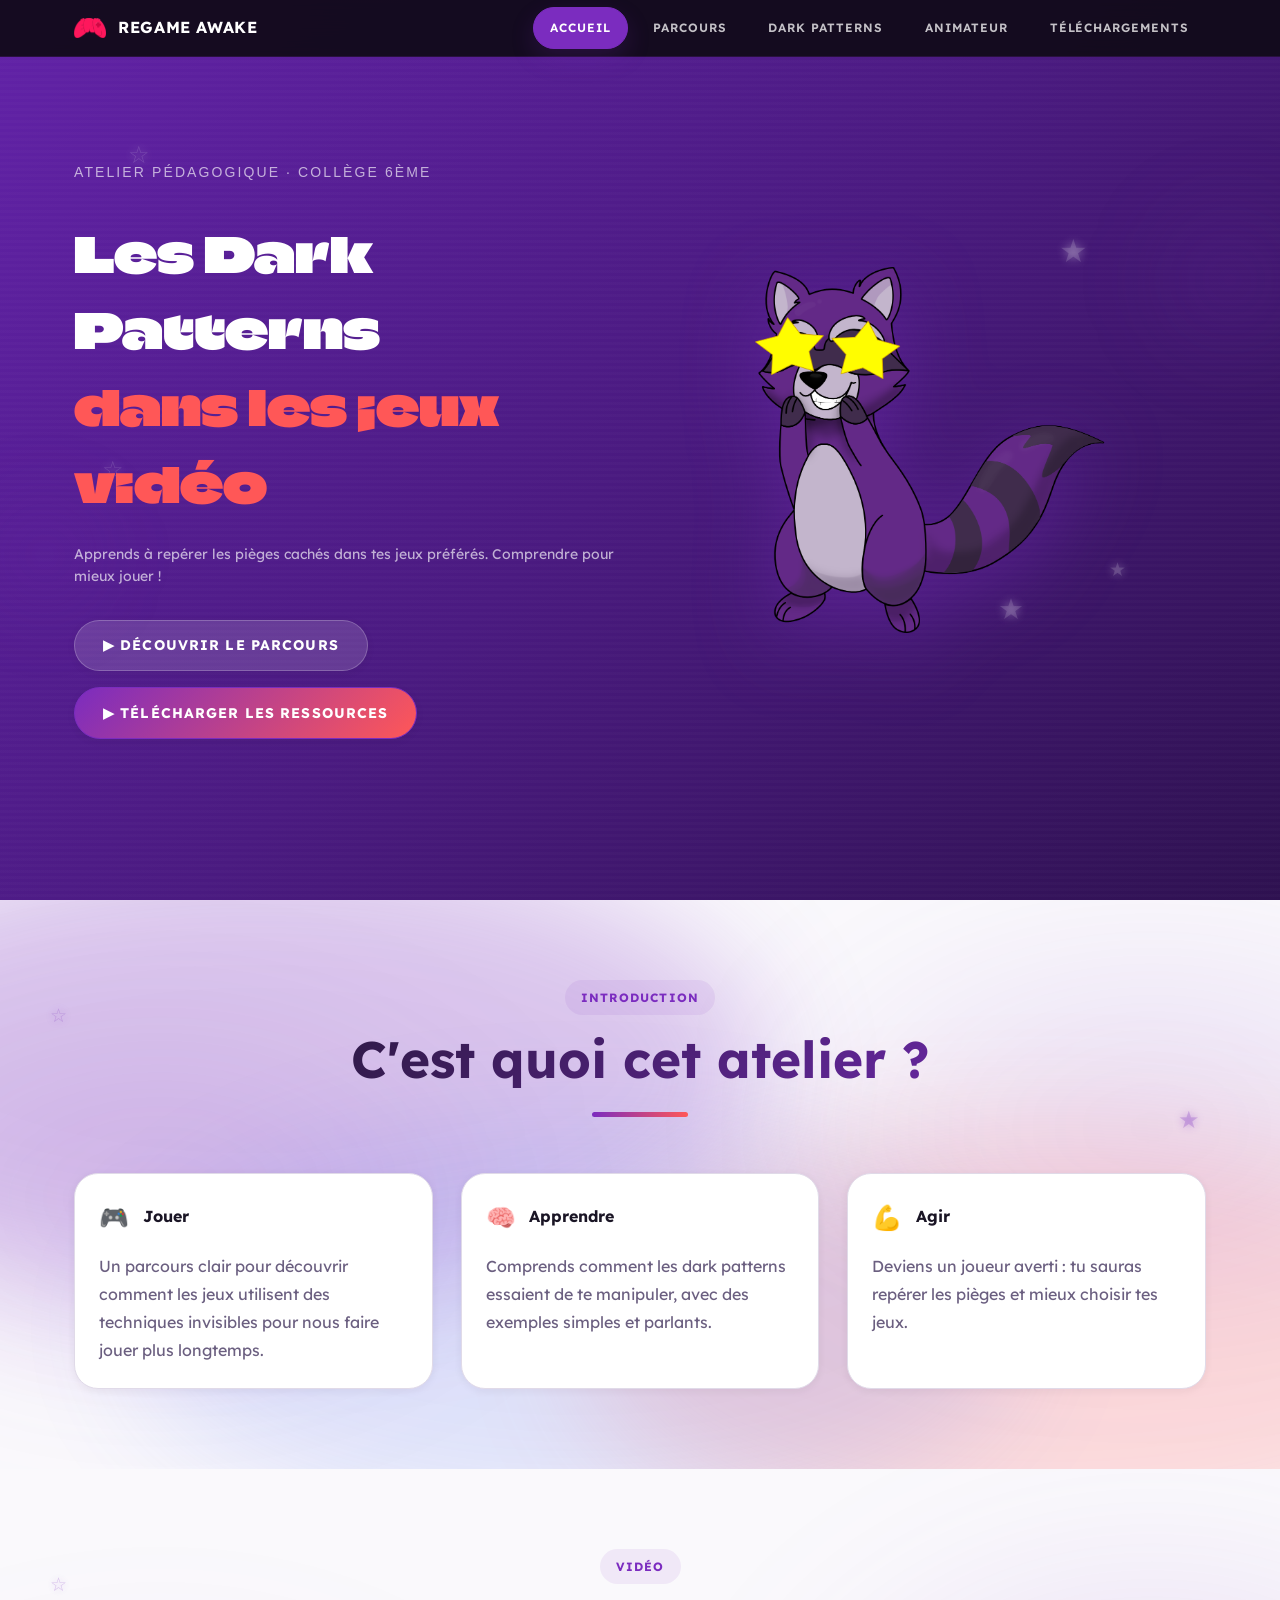
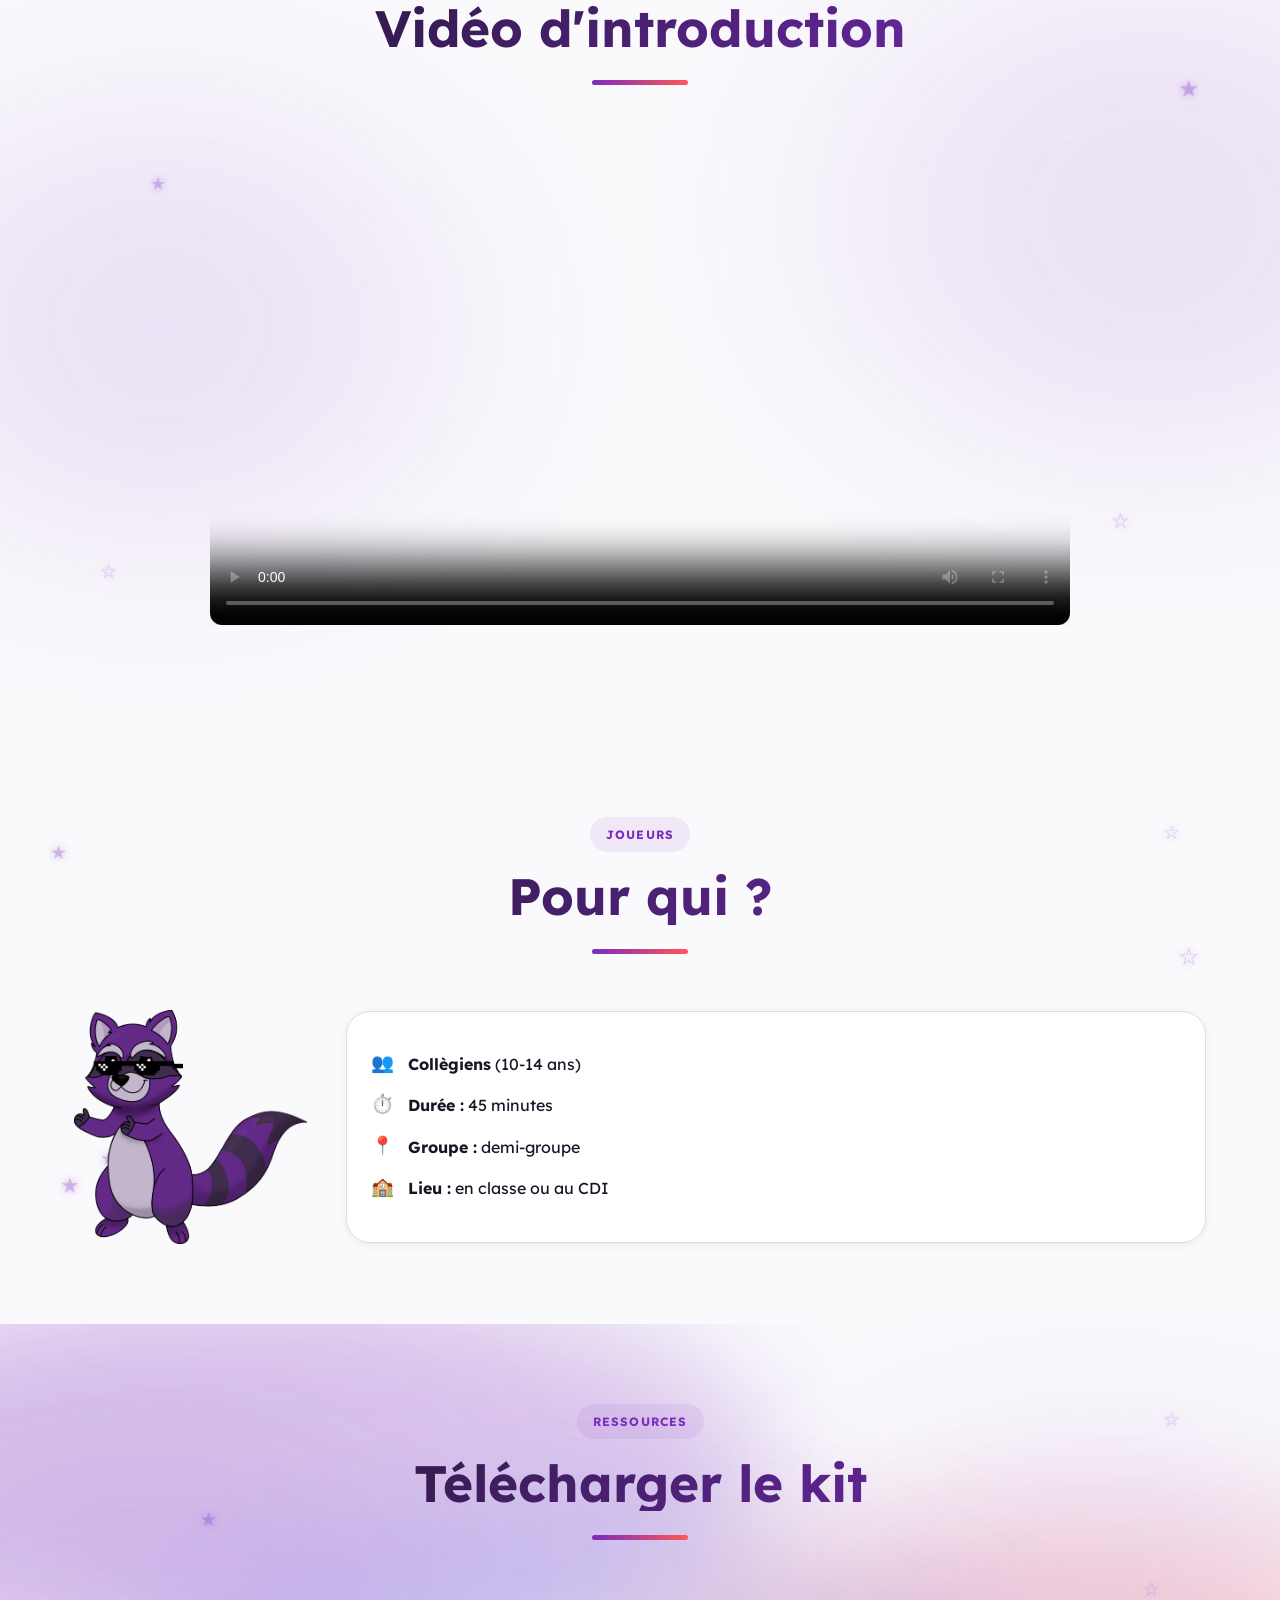
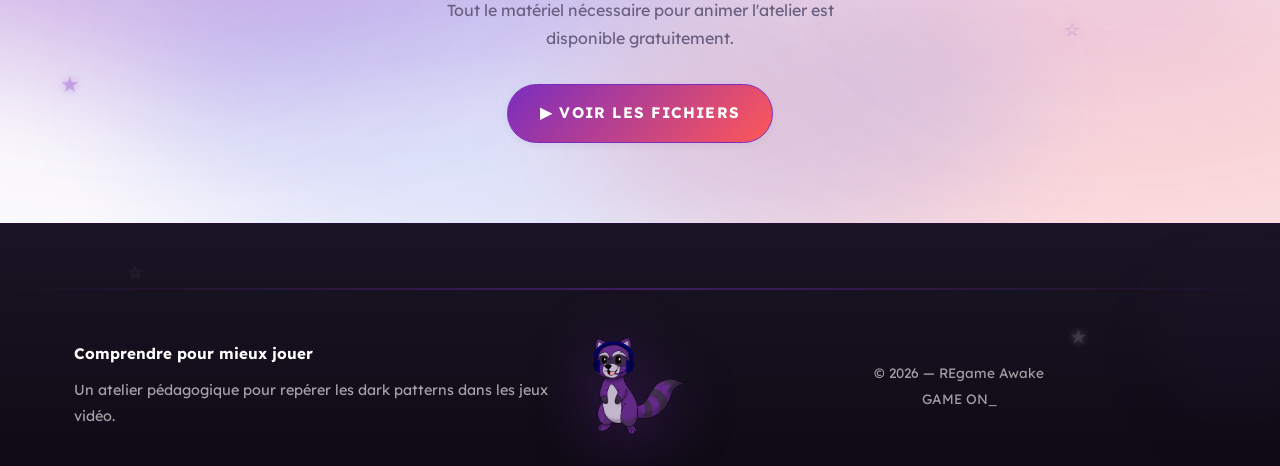
==== commit 0381cc78: "change footer" ====
--- a/index.html
+++ b/index.html
@@ -11,18 +11,6 @@
     <link rel="stylesheet" href="style.css">
     <link rel="stylesheet" href="style-global.css">
     <link rel="icon" type="image/x-icon" href="img/logo/Logo_ERA.png">
-    <script>
-        document.addEventListener('DOMContentLoaded', function() {
-            const burgerMenu = document.querySelector('.burger-menu');
-            const navDesktop = document.querySelector('.nav-desktop');
-            
-            if (burgerMenu && navDesktop) {
-                burgerMenu.addEventListener('click', function() {
-                    navDesktop.classList.toggle('active');
-                });
-            }
-        });
-    </script>
 </head>
 <body>
     <header class="header">
@@ -212,12 +200,13 @@
                     <img src="img/mascotte/mascotte casque.png" alt="Mascotte ERA" class="footer-mascot">
                 </div>
                 <div class="footer-right">
-                    <p class="copy">© 2026 — Atelier Dark Patterns</p>
+                    <p class="copy">© 2026 — REgame Awake</p>
                     <p class="copy" style="margin-top:0.25rem;">GAME ON<span class="blink-cursor">_</span></p>
                 </div>
             </div>
         </div>
     </footer>
     
+    <script src="script.js"></script>
 </body>
 </html>
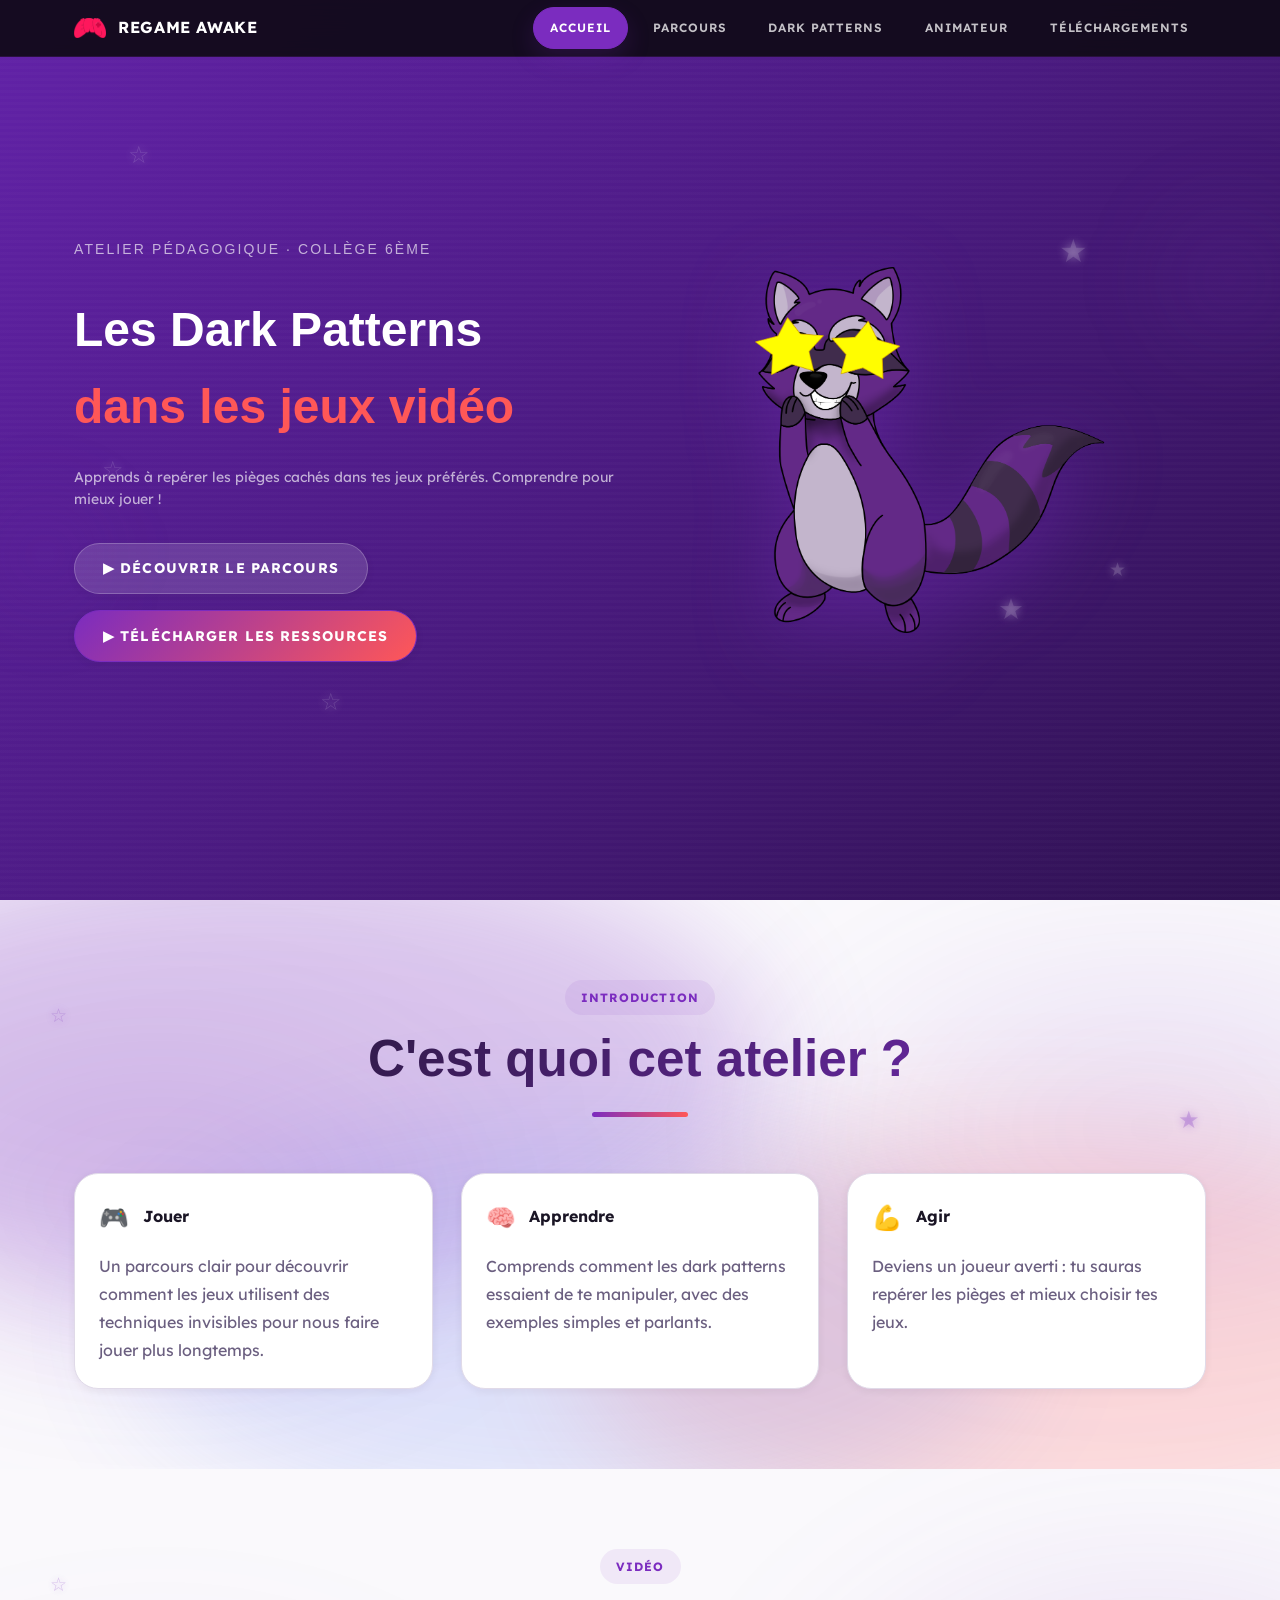
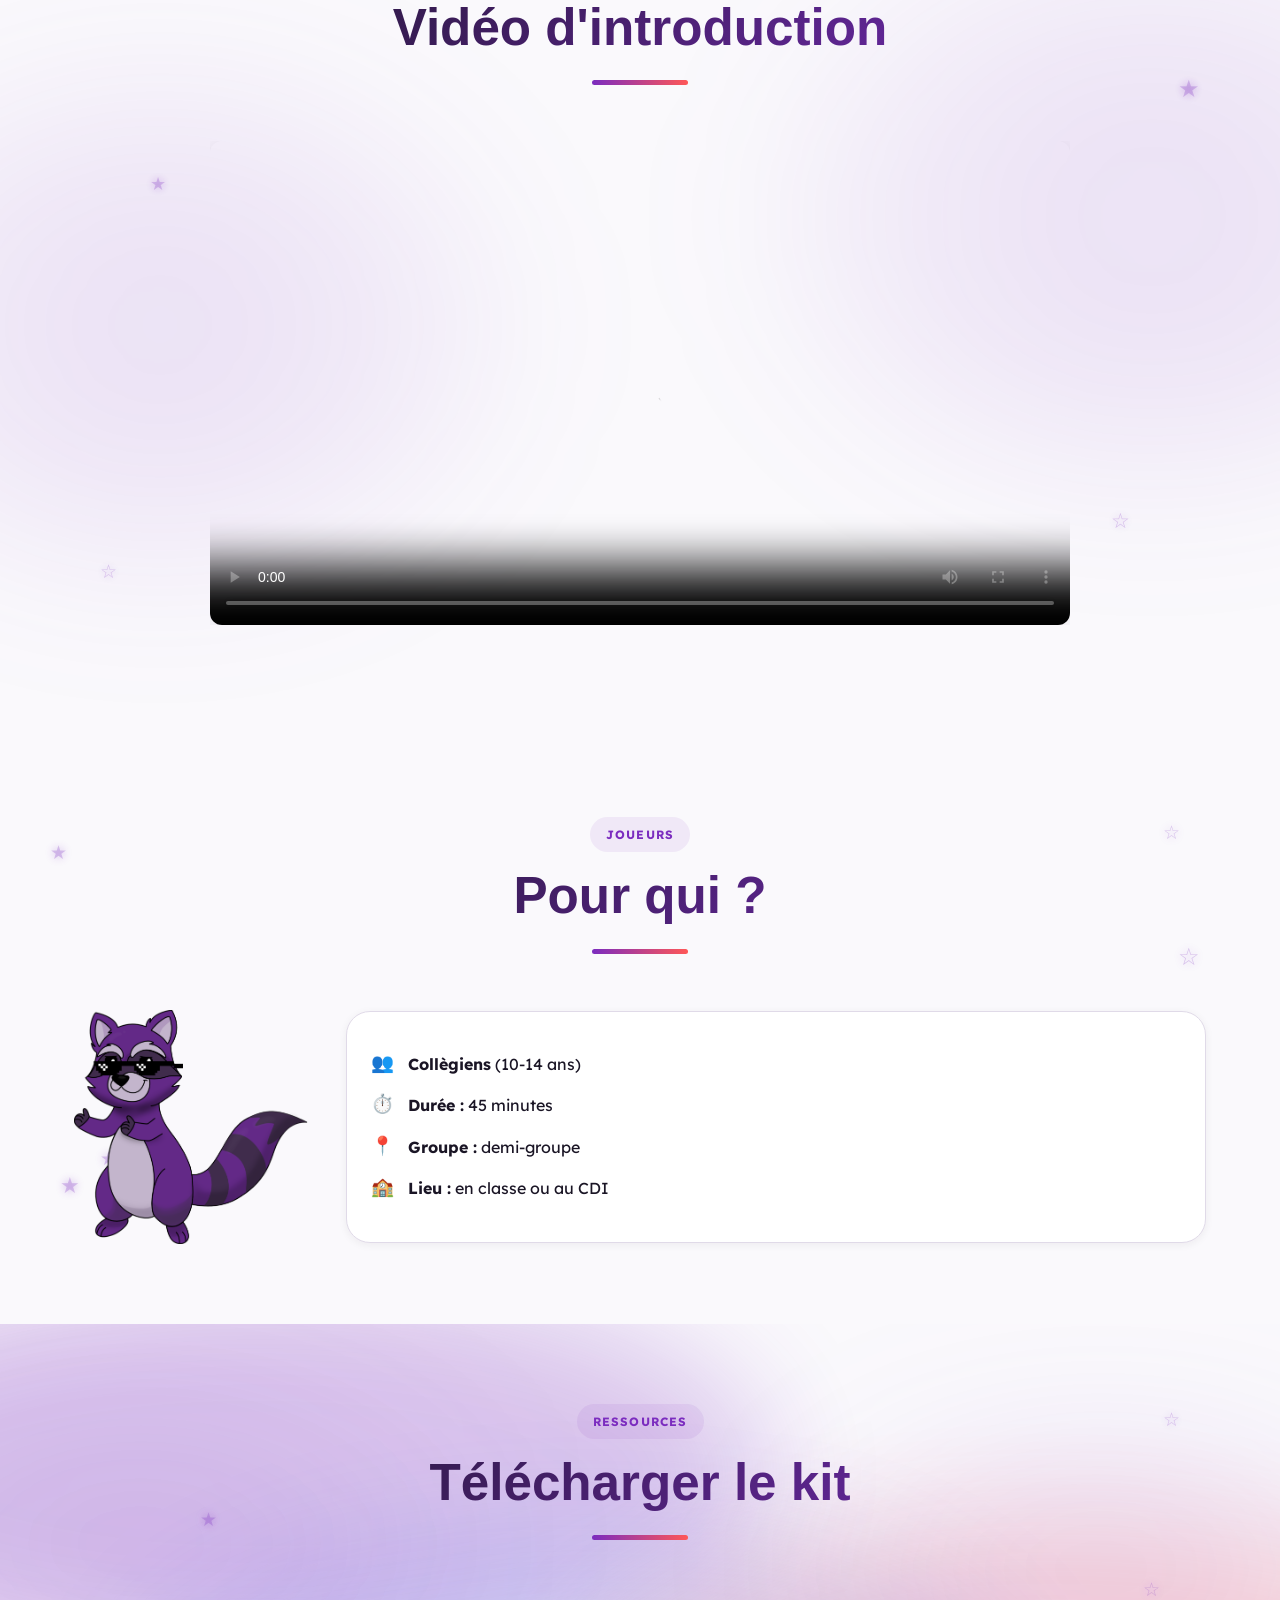
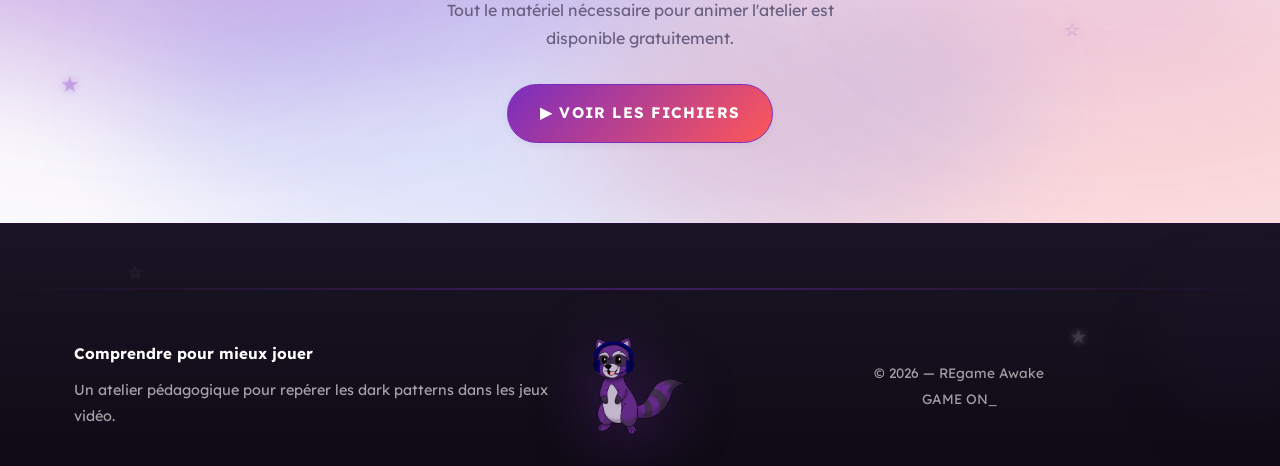
==== commit f0c14755: "h1 parcour and correct" ====
--- a/index.html
+++ b/index.html
@@ -8,8 +8,10 @@
     <link rel="preconnect" href="https://fonts.googleapis.com">
     <link rel="preconnect" href="https://fonts.gstatic.com" crossorigin>
     <link href="https://fonts.googleapis.com/css2?family=Climate+Crisis&family=Lexend:wght@300;400;500;600;700&display=swap" rel="stylesheet">
+    <link rel="preload" href="style-global.css" as="style">
+    <link rel="preload" href="style.css" as="style">
+    <link rel="stylesheet" href="style-global.css">
     <link rel="stylesheet" href="style.css">
-    <link rel="stylesheet" href="style-global.css">
     <link rel="icon" type="image/x-icon" href="img/logo/Logo_ERA.png">
 </head>
 <body>
--- a/style.css
+++ b/style.css
@@ -1,4 +1,3 @@
-@import url('style-global.css');
 @import url('css/variables.css');
 @import url('css/reset.css');
 @import url('css/animations.css');
--- a/style.css
+++ b/style.css
@@ -1,4 +1,3 @@
-@import url('style-global.css');
 @import url('css/variables.css');
 @import url('css/reset.css');
 @import url('css/animations.css');
